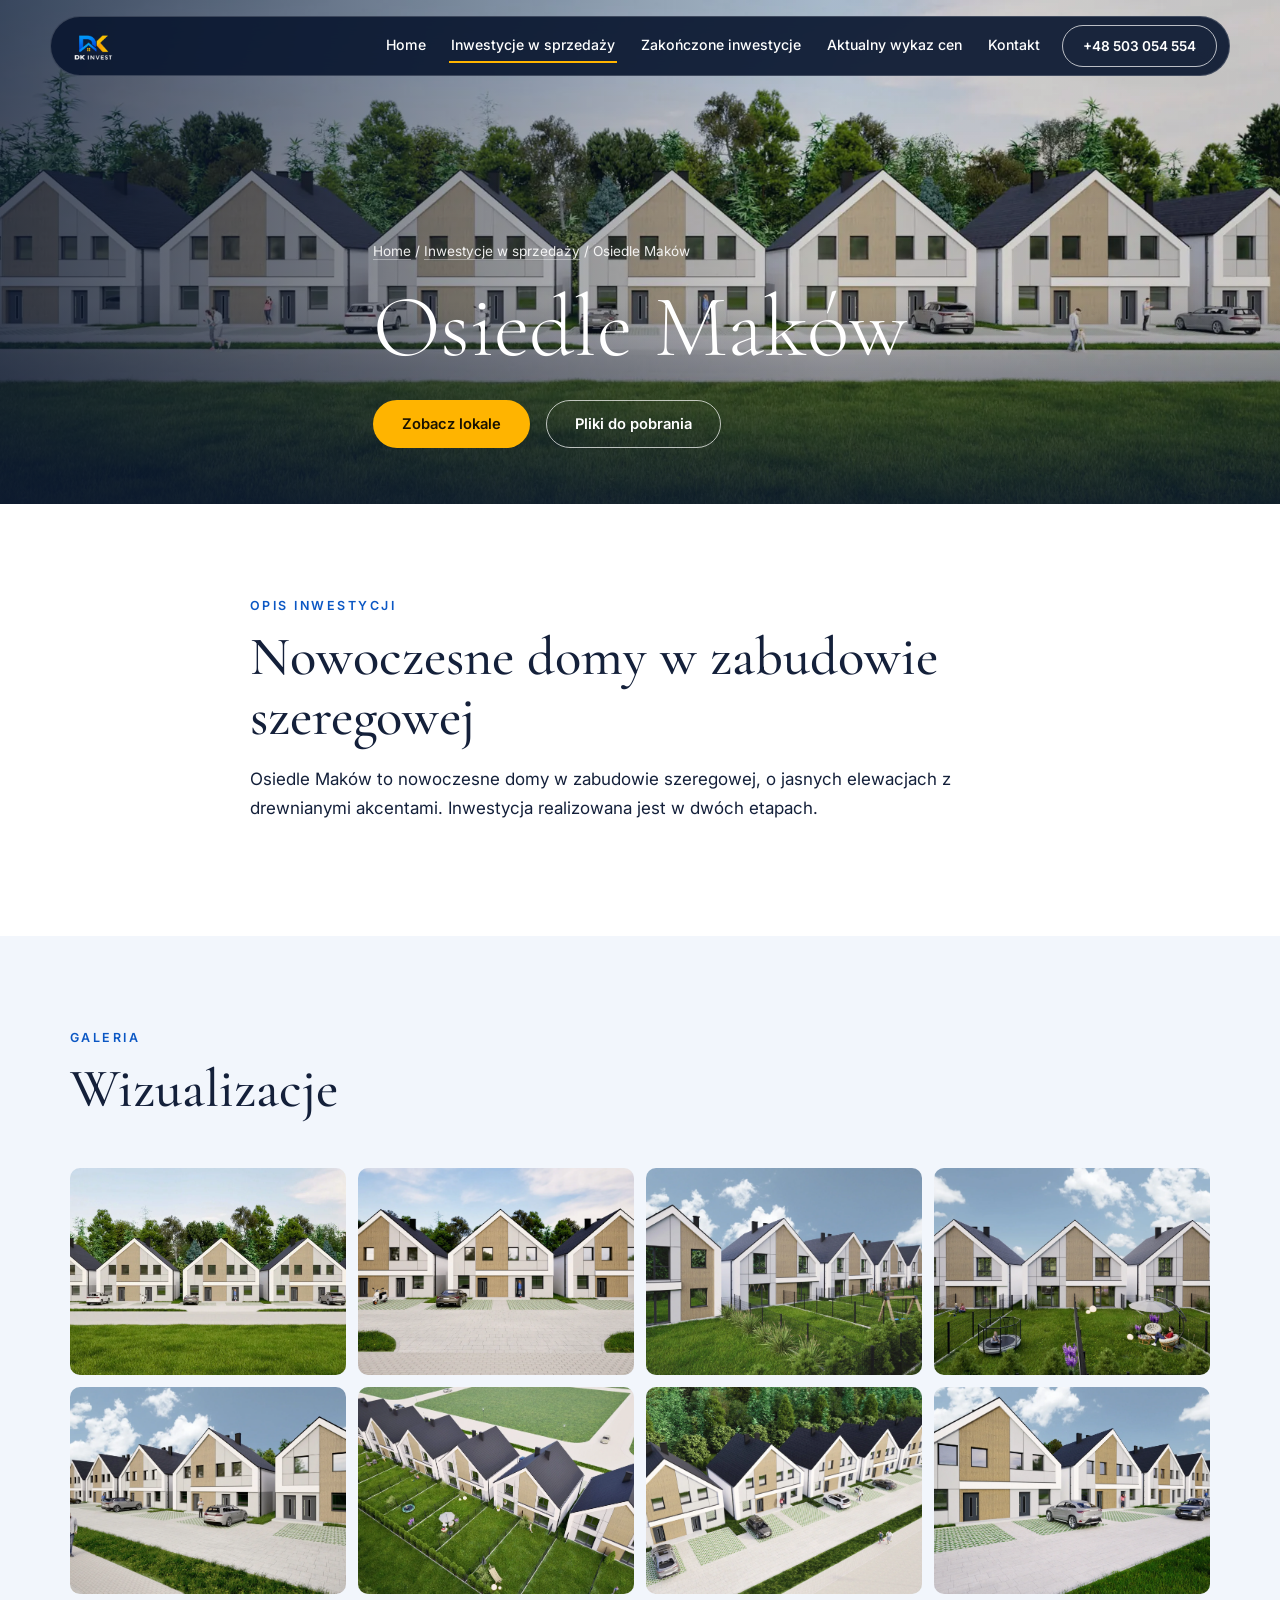
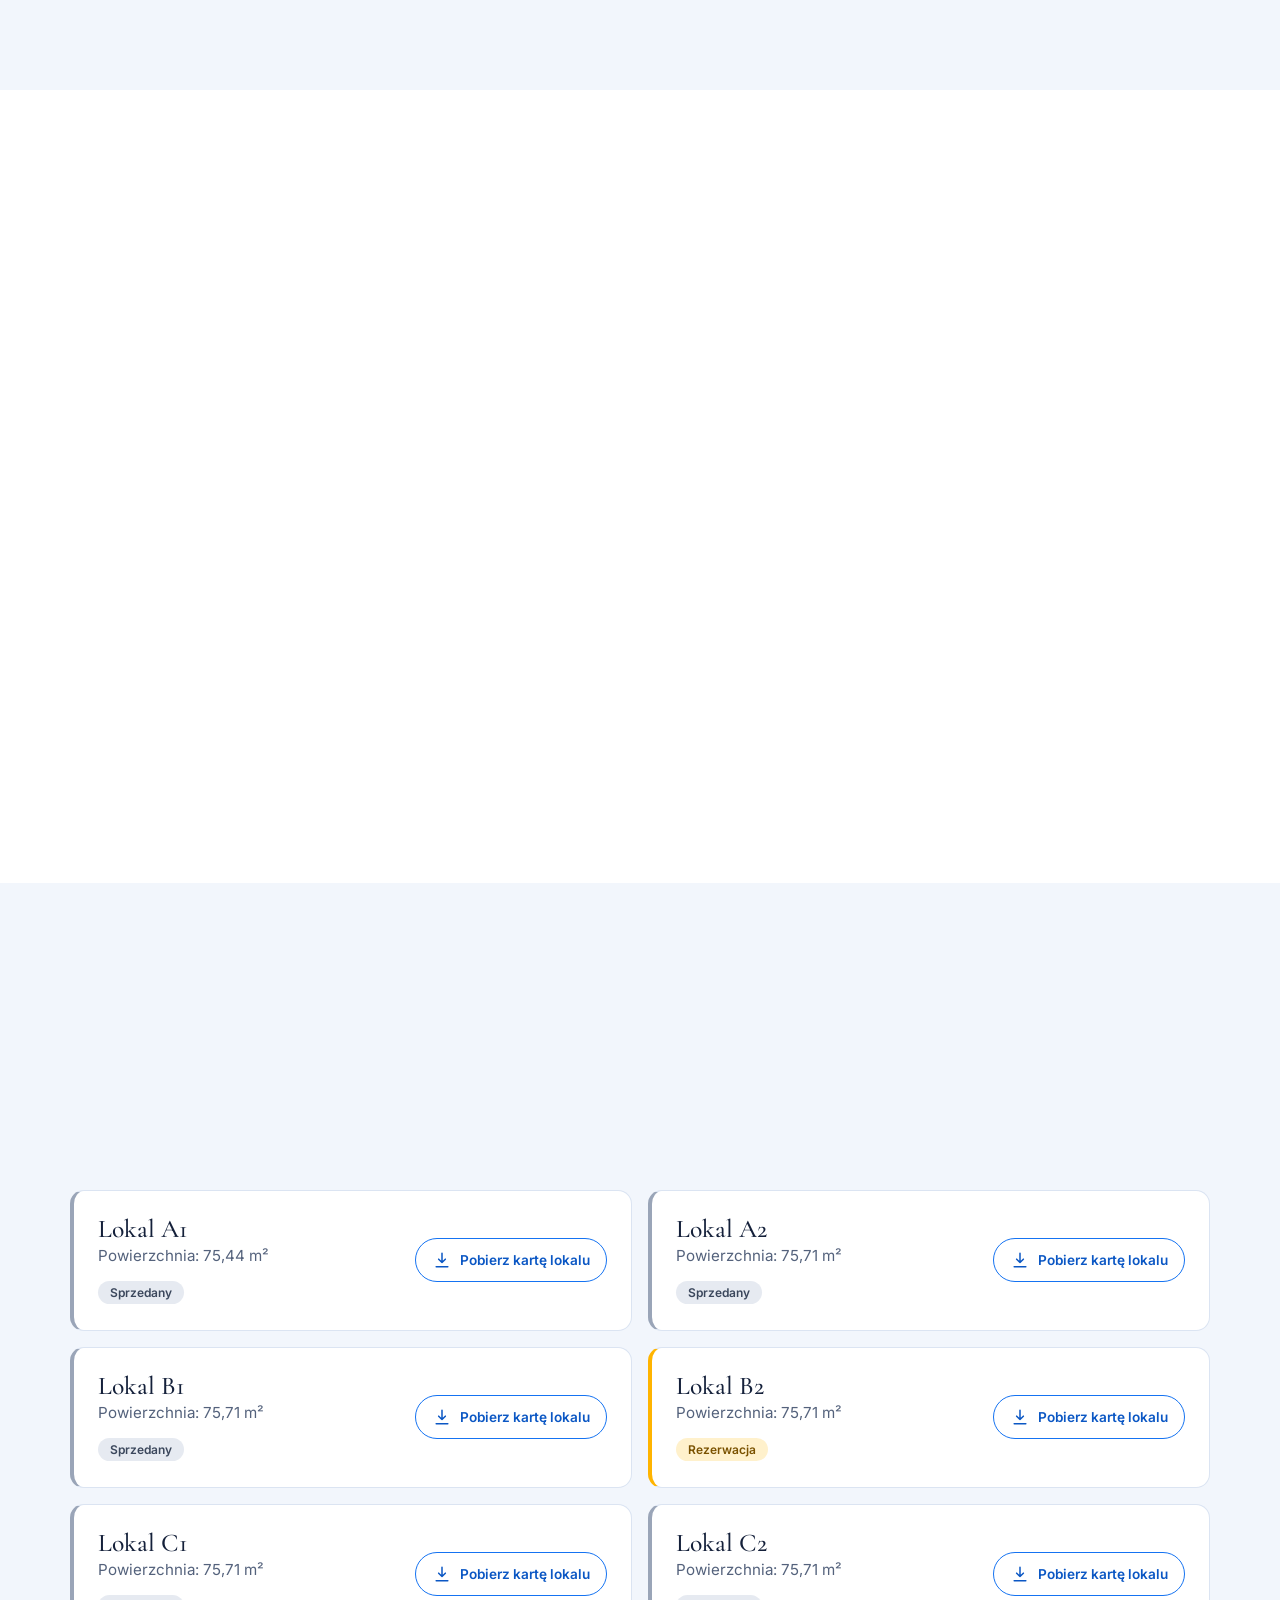
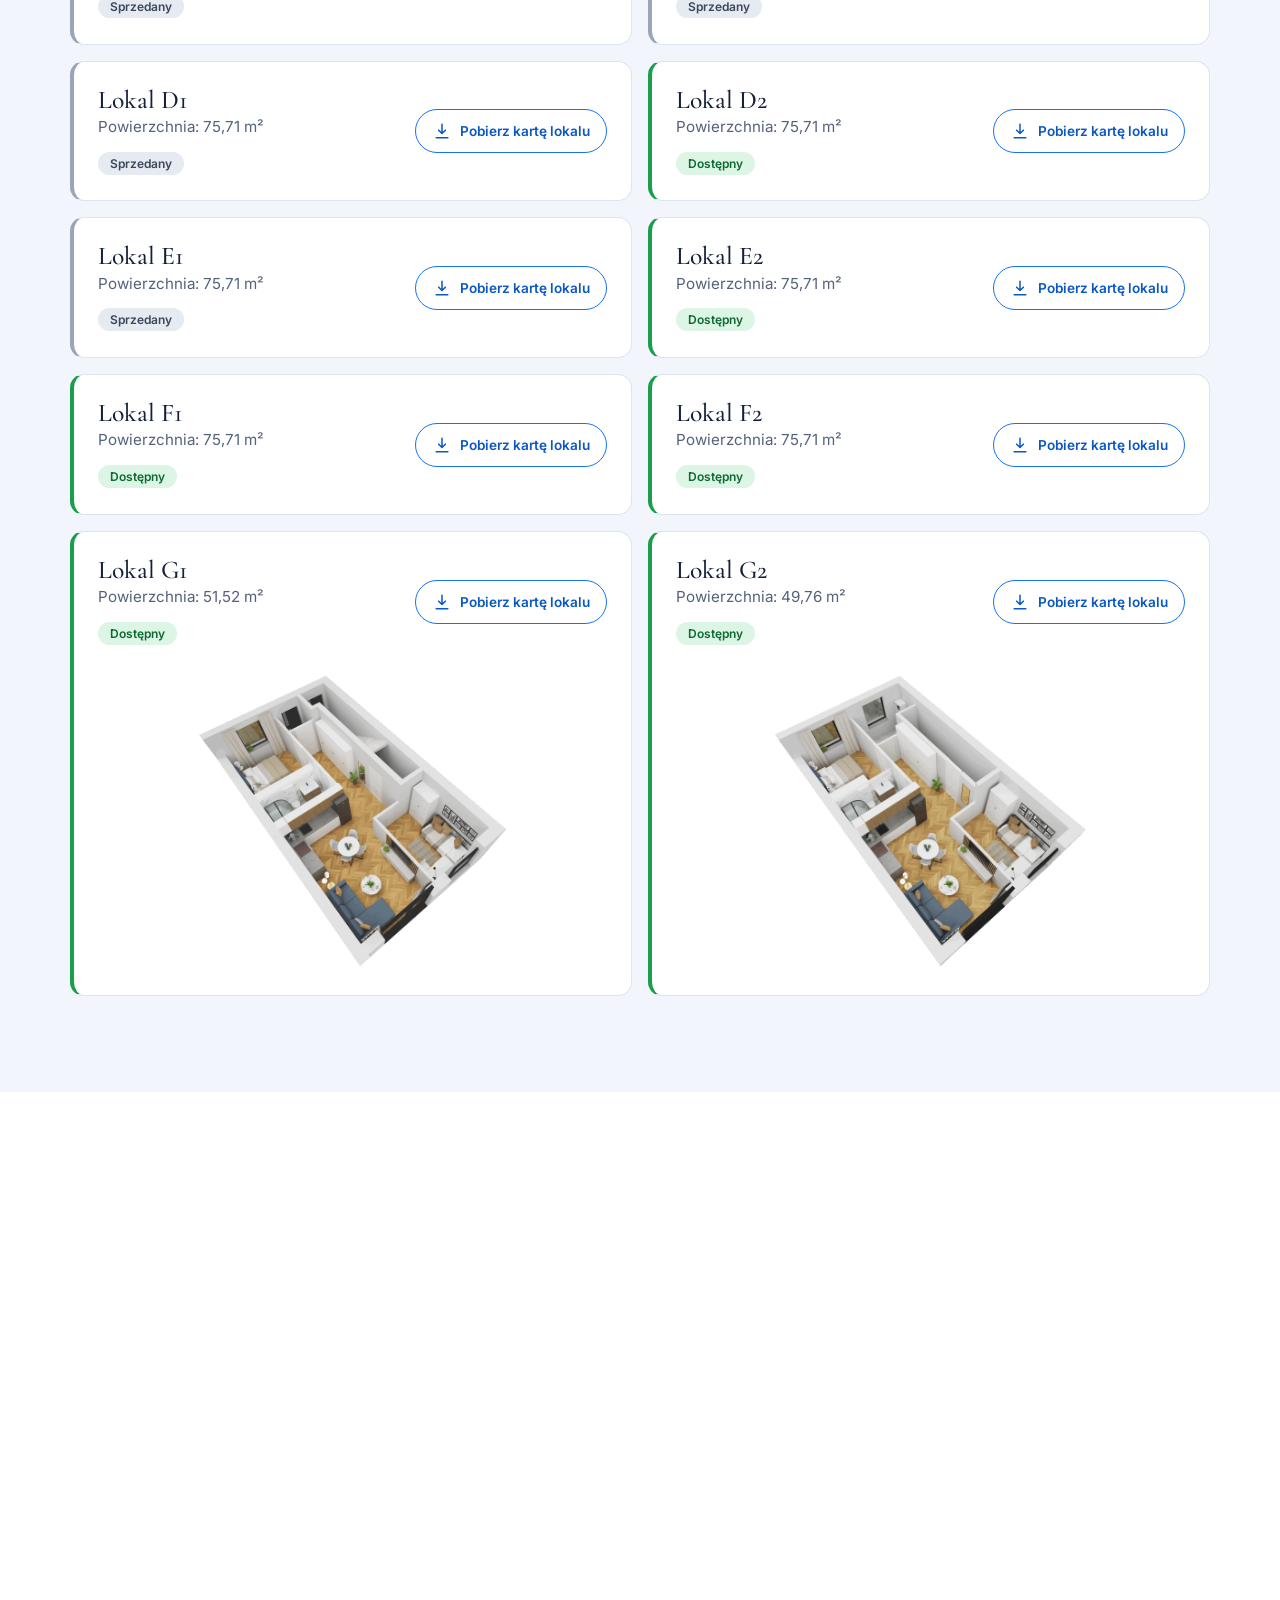
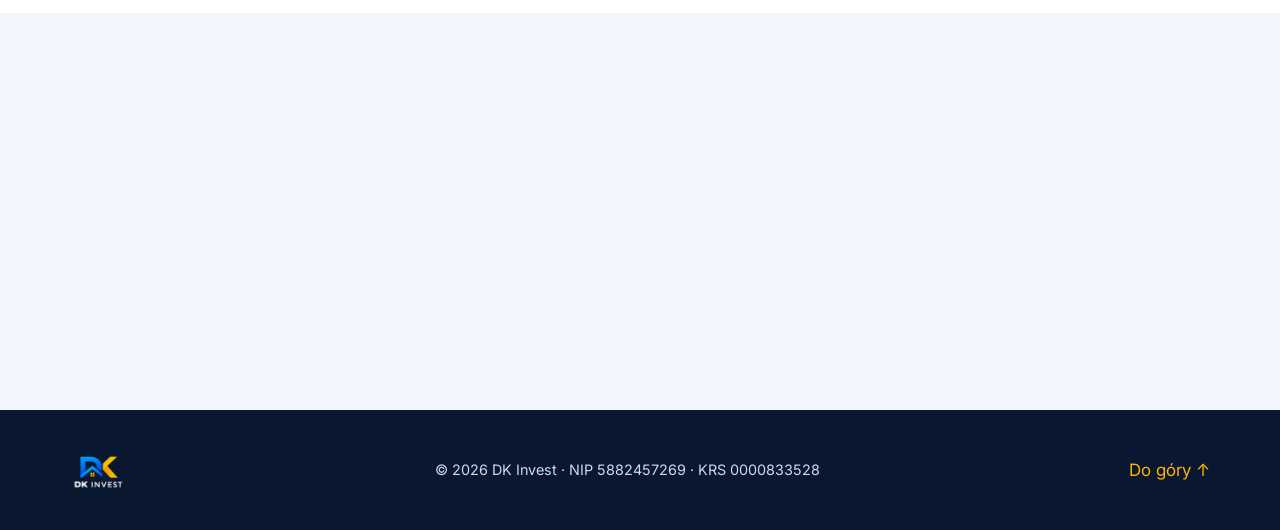
==== osiedle-makow.html @ 0a3744da "DK Invest - strona statyczna" ====
<!doctype html>
<html lang="pl">
<head>
<meta charset="utf-8">
<meta name="viewport" content="width=device-width, initial-scale=1">
<title>Osiedle Maków – DK Invest</title>
<meta name="description" content="Osiedle Maków – wizualizacje, rzuty, lista lokali z kartami do pobrania oraz prospekt. DK Invest.">
<link rel="icon" type="image/png" href="Logo/favicon.png">
<link rel="preconnect" href="https://fonts.googleapis.com">
<link rel="preconnect" href="https://fonts.gstatic.com" crossorigin>
<link href="https://fonts.googleapis.com/css2?family=Cormorant+Garamond:wght@300;400;500&family=Inter:wght@400;500;600&display=swap" rel="stylesheet">
<link rel="stylesheet" href="styles.css?v=20261023">
</head>
<body>
<a class="skip" href="#main">Przejdź do treści</a>
<header class="site-header solid" id="header" data-solid>
  <a class="brand" href="index.html" aria-label="DK Invest – strona główna"><img src="Logo/Logo.webp" alt="DK Invest"></a>
  <nav class="nav" id="nav" aria-label="Główna nawigacja">
    <a href="index.html">Home</a>
    <a href="index.html#inwestycje" aria-current="page">Inwestycje w sprzedaży</a>
    <a href="zakonczone-inwestycje.html">Zakończone inwestycje</a>
    <a href="aktualny-wykaz-cen.html">Aktualny wykaz cen</a>
    <a href="index.html#kontakt">Kontakt</a>
  </nav>
  <a class="btn btn-ghost header-cta" href="tel:+48503054554">+48 503 054 554</a>
  <button class="burger" id="burger" aria-label="Otwórz menu" aria-expanded="false" aria-controls="nav"><span></span><span></span></button>
</header>

<main id="main">
<section class="page-hero">
  <div class="page-hero-bg" style="background-image:url(images/Hero/hero-osiedle-makow.webp)"></div>
  <div class="hero-shade"></div>
  <div class="wrap page-hero-in">
    <p class="crumbs"><a href="index.html">Home</a> / <a href="index.html#inwestycje">Inwestycje w sprzedaży</a> / Osiedle Maków</p>
    <h1>Osiedle Maków</h1>
    <div class="hero-actions">
      <a class="btn btn-primary" href="#lokale">Zobacz lokale</a>
      <a class="btn btn-ghost" href="#pliki">Pliki do pobrania</a>
    </div>
  </div>
</section>

<section class="section">
  <div class="wrap narrow">
    <div class="reveal">
      <p class="eyebrow dark">Opis inwestycji</p>
      <h2>Nowoczesne domy w zabudowie szeregowej</h2>
      <p>Osiedle Maków to nowoczesne domy w zabudowie szeregowej, o jasnych elewacjach z drewnianymi akcentami. Inwestycja realizowana jest w dwóch etapach.</p>
    </div>
  </div>
</section>

<section class="section alt" id="galeria">
  <div class="wrap">
    <div class="section-head reveal"><p class="eyebrow dark">Galeria</p><h2>Wizualizacje</h2></div>
    <div class="gallery reveal">
      <a class="g-item" href="images/Makow/1-1-scaled.webp" data-full="images/Makow/1-1-scaled.webp"><img src="images/Makow/1-1-scaled.webp" alt="Osiedle Maków – wizualizacja 1" loading="lazy"></a>
      <a class="g-item" href="images/Makow/2-scaled.webp" data-full="images/Makow/2-scaled.webp"><img src="images/Makow/2-scaled.webp" alt="Osiedle Maków – wizualizacja 2" loading="lazy"></a>
      <a class="g-item" href="images/Makow/3-1-scaled.webp" data-full="images/Makow/3-1-scaled.webp"><img src="images/Makow/3-1-scaled.webp" alt="Osiedle Maków – wizualizacja 3" loading="lazy"></a>
      <a class="g-item" href="images/Makow/4-1-scaled.webp" data-full="images/Makow/4-1-scaled.webp"><img src="images/Makow/4-1-scaled.webp" alt="Osiedle Maków – wizualizacja 4" loading="lazy"></a>
      <a class="g-item" href="images/Makow/5-1-scaled.webp" data-full="images/Makow/5-1-scaled.webp"><img src="images/Makow/5-1-scaled.webp" alt="Osiedle Maków – wizualizacja 5" loading="lazy"></a>
      <a class="g-item" href="images/Makow/6.6-scaled.webp" data-full="images/Makow/6.6-scaled.webp"><img src="images/Makow/6.6-scaled.webp" alt="Osiedle Maków – wizualizacja 6" loading="lazy"></a>
      <a class="g-item" href="images/Makow/7-1-scaled.webp" data-full="images/Makow/7-1-scaled.webp"><img src="images/Makow/7-1-scaled.webp" alt="Osiedle Maków – wizualizacja 7" loading="lazy"></a>
      <a class="g-item" href="images/Makow/8b-scaled.webp" data-full="images/Makow/8b-scaled.webp"><img src="images/Makow/8b-scaled.webp" alt="Osiedle Maków – wizualizacja 8" loading="lazy"></a>
    </div>
  </div>
</section>

<section class="section" id="rzuty">
  <div class="wrap">
    <div class="section-head reveal"><p class="eyebrow dark">Rzuty</p><h2>Układ pomieszczeń</h2><p class="lead">Układ lokali 75,71 m²</p></div>
    <div class="plans plans-3d">
      <figure class="plan reveal"><a href="images/Makow/rzut-lokal-parter.webp" data-full="images/Makow/rzut-lokal-parter.webp"><img src="images/Makow/rzut-lokal-parter.webp" alt="Rzut – parter" loading="lazy"></a><figcaption>Parter</figcaption></figure>
      <figure class="plan reveal"><a href="images/Makow/rzut-lokal-pietro.webp" data-full="images/Makow/rzut-lokal-pietro.webp"><img src="images/Makow/rzut-lokal-pietro.webp" alt="Rzut – piętro" loading="lazy"></a><figcaption>Piętro</figcaption></figure>
    </div>
  </div>
</section>

<section class="section alt" id="lokale">
  <div class="wrap">
    <div class="section-head reveal"><p class="eyebrow dark">Dostępność</p><h2>Lokale</h2><p class="lead">Lista lokali wraz z powierzchnią i aktualną dostępnością. Dla każdego lokalu można pobrać kartę w formacie PDF.</p></div>
    <ul class="units">
      <li class="unit sold"><div><h3>Lokal A1</h3><p>Powierzchnia: 75,44 m²</p><span class="badge">Sprzedany</span></div><a class="dl" href="files/KARTA-LOKALU-A1.pdf" target="_blank" rel="noopener" aria-label="Pobierz kartę lokalu A1 (PDF)"><svg viewBox="0 0 24 24" aria-hidden="true"><path d="M12 4v11m0 0l-4-4m4 4l4-4M5 20h14"/></svg>Pobierz kartę lokalu</a></li>
      <li class="unit sold"><div><h3>Lokal A2</h3><p>Powierzchnia: 75,71 m²</p><span class="badge">Sprzedany</span></div><a class="dl" href="files/KARTA-LOKALU-A2.pdf" target="_blank" rel="noopener" aria-label="Pobierz kartę lokalu A2 (PDF)"><svg viewBox="0 0 24 24" aria-hidden="true"><path d="M12 4v11m0 0l-4-4m4 4l4-4M5 20h14"/></svg>Pobierz kartę lokalu</a></li>
      <li class="unit sold"><div><h3>Lokal B1</h3><p>Powierzchnia: 75,71 m²</p><span class="badge">Sprzedany</span></div><a class="dl" href="files/KARTA-LOKALU-B1.pdf" target="_blank" rel="noopener" aria-label="Pobierz kartę lokalu B1 (PDF)"><svg viewBox="0 0 24 24" aria-hidden="true"><path d="M12 4v11m0 0l-4-4m4 4l4-4M5 20h14"/></svg>Pobierz kartę lokalu</a></li>
      <li class="unit stage2"><div><h3>Lokal B2</h3><p>Powierzchnia: 75,71 m²</p><span class="badge">Rezerwacja</span></div><a class="dl" href="files/KARTA-LOKALU-B2.pdf" target="_blank" rel="noopener" aria-label="Pobierz kartę lokalu B2 (PDF)"><svg viewBox="0 0 24 24" aria-hidden="true"><path d="M12 4v11m0 0l-4-4m4 4l4-4M5 20h14"/></svg>Pobierz kartę lokalu</a></li>
      <li class="unit sold"><div><h3>Lokal C1</h3><p>Powierzchnia: 75,71 m²</p><span class="badge">Sprzedany</span></div><a class="dl" href="files/KARTA-LOKALU-C1.pdf" target="_blank" rel="noopener" aria-label="Pobierz kartę lokalu C1 (PDF)"><svg viewBox="0 0 24 24" aria-hidden="true"><path d="M12 4v11m0 0l-4-4m4 4l4-4M5 20h14"/></svg>Pobierz kartę lokalu</a></li>
      <li class="unit sold"><div><h3>Lokal C2</h3><p>Powierzchnia: 75,71 m²</p><span class="badge">Sprzedany</span></div><a class="dl" href="files/KARTA-LOKALU-C2.pdf" target="_blank" rel="noopener" aria-label="Pobierz kartę lokalu C2 (PDF)"><svg viewBox="0 0 24 24" aria-hidden="true"><path d="M12 4v11m0 0l-4-4m4 4l4-4M5 20h14"/></svg>Pobierz kartę lokalu</a></li>
      <li class="unit sold"><div><h3>Lokal D1</h3><p>Powierzchnia: 75,71 m²</p><span class="badge">Sprzedany</span></div><a class="dl" href="files/KARTA-LOKALU-D1.pdf" target="_blank" rel="noopener" aria-label="Pobierz kartę lokalu D1 (PDF)"><svg viewBox="0 0 24 24" aria-hidden="true"><path d="M12 4v11m0 0l-4-4m4 4l4-4M5 20h14"/></svg>Pobierz kartę lokalu</a></li>
      <li class="unit free"><div><h3>Lokal D2</h3><p>Powierzchnia: 75,71 m²</p><span class="badge">Dostępny</span></div><a class="dl" href="files/KARTA-LOKALU-D2.pdf" target="_blank" rel="noopener" aria-label="Pobierz kartę lokalu D2 (PDF)"><svg viewBox="0 0 24 24" aria-hidden="true"><path d="M12 4v11m0 0l-4-4m4 4l4-4M5 20h14"/></svg>Pobierz kartę lokalu</a></li>
      <li class="unit sold"><div><h3>Lokal E1</h3><p>Powierzchnia: 75,71 m²</p><span class="badge">Sprzedany</span></div><a class="dl" href="files/KARTA-LOKALU-E1.pdf" target="_blank" rel="noopener" aria-label="Pobierz kartę lokalu E1 (PDF)"><svg viewBox="0 0 24 24" aria-hidden="true"><path d="M12 4v11m0 0l-4-4m4 4l4-4M5 20h14"/></svg>Pobierz kartę lokalu</a></li>
      <li class="unit free"><div><h3>Lokal E2</h3><p>Powierzchnia: 75,71 m²</p><span class="badge">Dostępny</span></div><a class="dl" href="files/KARTA-LOKALU-E2.pdf" target="_blank" rel="noopener" aria-label="Pobierz kartę lokalu E2 (PDF)"><svg viewBox="0 0 24 24" aria-hidden="true"><path d="M12 4v11m0 0l-4-4m4 4l4-4M5 20h14"/></svg>Pobierz kartę lokalu</a></li>
      <li class="unit free"><div><h3>Lokal F1</h3><p>Powierzchnia: 75,71 m²</p><span class="badge">Dostępny</span></div><a class="dl" href="files/KARTA-LOKALU-F1.pdf" target="_blank" rel="noopener" aria-label="Pobierz kartę lokalu F1 (PDF)"><svg viewBox="0 0 24 24" aria-hidden="true"><path d="M12 4v11m0 0l-4-4m4 4l4-4M5 20h14"/></svg>Pobierz kartę lokalu</a></li>
      <li class="unit free"><div><h3>Lokal F2</h3><p>Powierzchnia: 75,71 m²</p><span class="badge">Dostępny</span></div><a class="dl" href="files/KARTA-LOKALU-F2.pdf" target="_blank" rel="noopener" aria-label="Pobierz kartę lokalu F2 (PDF)"><svg viewBox="0 0 24 24" aria-hidden="true"><path d="M12 4v11m0 0l-4-4m4 4l4-4M5 20h14"/></svg>Pobierz kartę lokalu</a></li>
      <li class="unit free"><div><h3>Lokal G1</h3><p>Powierzchnia: 51,52 m²</p><span class="badge">Dostępny</span></div><a class="dl" href="files/KARTA-LOKALU-G1.pdf" target="_blank" rel="noopener" aria-label="Pobierz kartę lokalu G1 (PDF)"><svg viewBox="0 0 24 24" aria-hidden="true"><path d="M12 4v11m0 0l-4-4m4 4l4-4M5 20h14"/></svg>Pobierz kartę lokalu</a><a class="unit-plan" href="images/Makow/rzut-lokal-g1.webp" data-full="images/Makow/rzut-lokal-g1.webp"><img src="images/Makow/rzut-lokal-g1.webp" alt="Rzut lokalu G1" loading="lazy"></a></li>
      <li class="unit free"><div><h3>Lokal G2</h3><p>Powierzchnia: 49,76 m²</p><span class="badge">Dostępny</span></div><a class="dl" href="files/KARTA-LOKALU-G2.pdf" target="_blank" rel="noopener" aria-label="Pobierz kartę lokalu G2 (PDF)"><svg viewBox="0 0 24 24" aria-hidden="true"><path d="M12 4v11m0 0l-4-4m4 4l4-4M5 20h14"/></svg>Pobierz kartę lokalu</a><a class="unit-plan" href="images/Makow/rzut-lokal-g2.webp" data-full="images/Makow/rzut-lokal-g2.webp"><img src="images/Makow/rzut-lokal-g2.webp" alt="Rzut lokalu G2" loading="lazy"></a></li>
    </ul>
  </div>
</section>

<section class="section" id="pliki">
  <div class="wrap narrow">
    <div class="reveal">
      <p class="eyebrow dark">Materiały</p>
      <h2>Pliki do pobrania</h2>
      <a class="file" href="files/prospekt-makow.docx" rel="noopener"><svg viewBox="0 0 24 24" aria-hidden="true"><path d="M6 3h9l4 4v14H6z"/><path d="M9 12h7M9 16h7"/></svg><span><strong>Prospekt</strong><small>Plik DOCX</small></span></a>
      <p class="disclaimer">* Przedstawione w niniejszej ofercie wszelkie informacje, wizualizacje oraz animacje mają charakter poglądowy i nie stanowią oferty zgodnie z art. 71 Kodeksu Cywilnego. Zagospodarowanie terenu oraz wygląd budynków mogą ulec zmianie w trakcie realizacji. Wszelkie prawa zastrzeżone. Prawa do używania, kopiowania i rozpowszechniania wszelkich danych i materiałów dostępnych na niniejszej stronie internetowej podlegają w szczególności przepisom ustawy z dnia 4 lutego 1994 r. o Prawie autorskim i prawach pokrewnych (Dz. U. 2006 Nr 90 poz. 631 z późn. zm.).</p>
    </div>
  </div>
</section>

<section class="section alt">
  <div class="wrap">
    <div class="cta-band reveal">
      <div><p class="eyebrow">Kontakt</p><h2>Zainteresowany ofertą?</h2><p>Zadzwoń lub napisz – odpowiemy na wszystkie pytania.</p></div>
      <a class="btn btn-primary" href="index.html#kontakt">Napisz do nas</a>
    </div>
  </div>
</section>
</main>

<footer class="footer">
  <div class="wrap foot">
    <img src="Logo/Logo.webp" alt="DK Invest">
    <p>© 2026 DK Invest · NIP 5882457269 · KRS 0000833528</p>
    <a href="#main">Do góry ↑</a>
  </div>
</footer>

<dialog class="lightbox" id="lightbox" aria-label="Powiększone zdjęcie">
  <button class="lb-close" id="lbClose" aria-label="Zamknij">×</button>
  <img id="lbImg" alt="">
</dialog>
<script src="script.js?v=20261024"></script>
</body>
</html>
---- styles.css ----
:root{
  --navy:#0a1730; --navy-2:#102347; --blue:#1573f2; --blue-d:#0b57c4; --amber:#ffb400; --amber-d:#e69a00;
  --ink:#14203a; --muted:#54627c; --bg:#fff; --alt:#f2f6fc; --line:#dbe4f2;
  --serif:'Cormorant Garamond',Georgia,serif; --sans:'Inter',system-ui,sans-serif;
  --s1:8px;--s2:16px;--s3:24px;--s4:32px;--s5:48px;--s6:96px; --r:14px;
}
*{box-sizing:border-box}
html{scroll-behavior:smooth;scroll-padding-top:90px}
body{margin:0;font:400 17px/1.7 var(--sans);color:var(--ink);background:var(--bg);-webkit-font-smoothing:antialiased}
img,video{max-width:100%;display:block}
a{color:inherit}
.skip{position:absolute;left:-999px;background:var(--amber);color:#000;padding:8px 16px;z-index:100}
.skip:focus{left:8px;top:8px}
:focus-visible{outline:3px solid var(--amber);outline-offset:3px}
.wrap{max-width:1180px;margin:0 auto;padding:0 20px}
h1,h2,h3{font-family:var(--serif);font-weight:500;line-height:1.1;margin:0 0 var(--s2)}
h2{font-size:clamp(2.2rem,4.5vw,3.4rem)}
h3{font-size:1.7rem}
.eyebrow{font:600 .78rem/1 var(--sans);letter-spacing:.2em;text-transform:uppercase;color:var(--amber);margin:0 0 var(--s2)}
.eyebrow.dark{color:var(--blue-d)}
.lead{color:var(--muted);max-width:60ch}

/* buttons */
.btn{display:inline-flex;align-items:center;justify-content:center;min-height:48px;padding:0 28px;border-radius:999px;font:600 .92rem var(--sans);text-decoration:none;border:1.5px solid transparent;cursor:pointer;transition:background .25s,color .25s,border-color .25s,transform .25s}
.btn:active{transform:scale(.98)}
.btn-primary{background:var(--amber);color:#1a1200}
.btn-primary:hover{background:var(--amber-d)}
.btn-ghost{border-color:rgba(255,255,255,.7);color:#fff}
.btn-ghost:hover{background:#fff;color:var(--navy)}
.btn-dark{background:var(--navy);color:#fff}
.btn-dark:hover{background:var(--blue)}

/* header: floating pill, Allys-style */
.site-header{position:fixed;z-index:50;top:16px;left:50%;transform:translateX(-50%);width:min(1180px,calc(100% - 32px));display:flex;align-items:center;gap:clamp(10px,1.6vw,var(--s3));padding:8px 12px 8px 20px;border-radius:999px;background:rgba(10,23,48,.45);backdrop-filter:blur(14px);-webkit-backdrop-filter:blur(14px);border:1px solid rgba(255,255,255,.18);transition:background .3s}
.site-header.solid{background:rgba(10,23,48,.92)}
.brand{flex:0 0 auto;display:block}
.brand img{height:44px;width:auto;max-width:none;flex-shrink:0;margin:-4px 0;display:block}
.nav{display:flex;align-items:center;gap:clamp(10px,1.7vw,var(--s3));margin-left:auto}
.nav a{color:#fff;text-decoration:none;font:500 clamp(.78rem,1.25vw,.88rem) var(--sans);padding:8px 2px;line-height:1.15;text-align:center;border-bottom:2px solid transparent}
.nav a:hover,.nav a[aria-current]{border-color:var(--amber)}
.header-cta{min-height:42px;padding:0 20px;font-size:.85rem}
.burger{display:none;width:44px;height:44px;border:0;background:transparent;cursor:pointer;margin-left:auto;position:relative}
.burger span{position:absolute;left:11px;right:11px;height:2px;background:#fff;transition:transform .3s}
.burger span:first-child{top:18px}.burger span:last-child{top:26px}
.burger[aria-expanded=true] span:first-child{transform:translateY(4px) rotate(45deg)}
.burger[aria-expanded=true] span:last-child{transform:translateY(-4px) rotate(-45deg)}

/* hero: Range-style full-bleed */
.hero{position:relative;min-height:100vh;min-height:100dvh;display:flex;flex-direction:column;justify-content:center;color:#fff;overflow:hidden}
.hero-slides{position:absolute;inset:0;z-index:0}
.hero-shade{z-index:1}
.hero-content,.hero-bar{z-index:3}
.slide{position:absolute;inset:0;background-size:cover;background-position:center;opacity:0;transform:scale(1);transition:opacity 1.4s ease}
.slide.active{opacity:1;z-index:1;animation:zoom 7.4s ease-out forwards}
.slide.leaving{opacity:0;z-index:0;transform:scale(1.08)}
@keyframes zoom{from{transform:scale(1)}to{transform:scale(1.08)}}
.hero-progress{position:absolute;z-index:2;left:50%;bottom:104px;transform:translateX(-50%);display:flex;gap:8px;width:min(360px,60%)}
.hero-progress i{flex:1;height:3px;background:rgba(255,255,255,.3);overflow:hidden;position:relative}
.hero-progress i::after{content:"";position:absolute;inset:0;background:var(--amber);transform:scaleX(0);transform-origin:left}
.hero-progress i.done::after{transform:scaleX(1)}
.hero-progress i.on::after{animation:fill 6s linear forwards}
@keyframes fill{to{transform:scaleX(1)}}
.hero-shade{position:absolute;inset:0;background:linear-gradient(90deg,rgba(10,23,48,.75),rgba(10,23,48,.15) 65%),linear-gradient(0deg,rgba(10,23,48,.8),transparent 40%)}
.hero-content{position:relative;max-width:1180px;width:100%;margin:0 auto;padding:120px 20px 160px}
.hero h1{font-weight:400;text-shadow:0 1px 3px rgba(10,23,48,.6),0 2px 14px rgba(10,23,48,.55),0 0 32px rgba(10,23,48,.35);font-size:clamp(2.6rem,6.2vw,5.2rem);max-width:22ch;margin-bottom:var(--s4)}
.hero h1 em{display:block;font-style:italic;color:var(--amber)}
.hero-actions{display:flex;gap:var(--s2);flex-wrap:wrap}
.hero-bar{position:absolute;left:0;right:0;bottom:0;display:grid;grid-template-columns:repeat(4,1fr);background:rgba(10,23,48,.6);backdrop-filter:blur(12px);-webkit-backdrop-filter:blur(12px);border-top:1px solid rgba(255,255,255,.18)}
.hero-bar a{padding:20px 24px;text-decoration:none;border-right:1px solid rgba(255,255,255,.12);display:flex;flex-direction:column;transition:background .25s;min-width:0}
.hero-bar a:hover{background:rgba(255,255,255,.08)}
.hero-bar span{font-size:.72rem;letter-spacing:.16em;text-transform:uppercase;color:var(--amber)}
.hero-bar strong{font:500 1rem var(--sans);overflow:hidden;text-overflow:ellipsis;white-space:nowrap}

/* sections */
.section{padding:var(--s6) 0}
.section.alt{background:var(--alt)}
.section-head{margin-bottom:var(--s5)}
.section-head.center{text-align:center}.section-head.center .lead{margin:0 auto}
.section-head.row{display:flex;justify-content:space-between;align-items:flex-end;gap:var(--s3);flex-wrap:wrap}
.split{display:grid;grid-template-columns:1fr 1fr;gap:var(--s5);align-items:center}
.media{margin:0;overflow:hidden;border-radius:var(--r);box-shadow:0 24px 60px -24px rgba(10,23,48,.4)}
.media img{width:100%;aspect-ratio:4/3;object-fit:cover;transition:transform .8s}
.media:hover img{transform:scale(1.04)}

.video-frame{border-radius:var(--r);overflow:hidden;background:var(--navy);box-shadow:0 30px 70px -30px rgba(10,23,48,.6);aspect-ratio:16/9}
.section-head .checks{margin:var(--s1) 0 0;font-size:1rem;color:var(--muted)}
.section-head+.video-frame{margin-bottom:var(--s4)}
.video-frame video{width:100%;height:100%;object-fit:cover;background:var(--navy)}

.card{display:grid;grid-template-columns:1.3fr 1fr;border-radius:var(--r);overflow:hidden;background:#fff;border:1px solid var(--line);box-shadow:0 20px 50px -30px rgba(10,23,48,.35)}
.card-img{overflow:hidden}
.card-img img{width:100%;height:100%;min-height:340px;object-fit:cover;transition:transform .8s}
.card:hover .card-img img{transform:scale(1.04)}
.card-body{padding:var(--s5);display:flex;flex-direction:column;justify-content:center;align-items:flex-start}
.tag{background:var(--blue);color:#fff;font:600 .72rem var(--sans);letter-spacing:.1em;text-transform:uppercase;padding:6px 14px;border-radius:999px;margin-bottom:var(--s2)}
.link{font-weight:600;text-decoration:none;color:var(--blue-d);border-bottom:2px solid var(--amber);padding-bottom:2px}

.banner{position:relative;border-radius:var(--r);overflow:hidden;min-height:300px;display:grid}
.banner img{position:absolute;inset:0;width:100%;height:100%;object-fit:cover;object-position:center 58%;transition:transform .8s}
.banner-wide{aspect-ratio:2.85/1;min-height:0}
.banner:hover img{transform:scale(1.04)}
.banner .btn{position:relative;z-index:1;align-self:end;justify-self:start;margin:var(--s4)}

.grid4{display:grid;grid-template-columns:repeat(4,1fr);gap:var(--s3)}
.grid2{display:grid;grid-template-columns:repeat(2,1fr);gap:var(--s3)}
.feature{padding:var(--s4);border-radius:var(--r);border:1px solid var(--line);background:#fff;transition:transform .3s,border-color .3s}
.feature:hover{transform:translateY(-4px);border-color:var(--blue)}
.feature svg,.info svg{width:36px;height:36px;fill:none;stroke:var(--blue);stroke-width:1.6;stroke-linecap:round;stroke-linejoin:round;flex:none}
.feature h3{font-size:1.5rem;margin:var(--s2) 0 8px}
.feature p{margin:0;color:var(--muted);font-size:.95rem}
.quote{margin:0;padding:var(--s4);background:#fff;border-radius:var(--r);border-left:4px solid var(--amber)}
.quote p{margin:0 0 var(--s2)}
.quote footer{font-weight:600;color:var(--blue-d);text-transform:uppercase;letter-spacing:.1em;font-size:.82rem}

.cta-band{display:flex;justify-content:space-between;align-items:center;gap:var(--s4);flex-wrap:wrap;padding:var(--s5);border-radius:var(--r);color:#fff;background:linear-gradient(120deg,var(--navy),var(--navy-2) 55%,var(--blue-d))}
.cta-band h2{margin-bottom:8px}.cta-band p{margin:0;opacity:.85}

.contact-grid{align-items:start;grid-template-columns:1fr 1.6fr}
.info{background:var(--alt);padding:var(--s5);border-radius:var(--r)}
.info h2{font-size:2rem}
.info ul{list-style:none;padding:0;margin:var(--s4) 0 0;display:grid;gap:var(--s3)}
.info li{display:flex;gap:var(--s2);align-items:flex-start}
.info a{text-decoration:none;word-break:break-word}.info a:hover{color:var(--blue)}
.form h2{font-size:2rem}
.fields{display:grid;grid-template-columns:1fr 1fr;gap:var(--s2);margin:var(--s3) 0}
.fields label{display:grid;gap:6px;font:500 .85rem var(--sans);color:var(--muted)}
.fields .full{grid-column:1/-1}
input,textarea{font:400 1rem var(--sans);color:var(--ink);padding:12px 14px;border:1px solid #b9c6dc;border-radius:10px;background:#fff;min-height:48px;width:100%}
input:focus,textarea:focus{border-color:var(--blue);outline:2px solid rgba(21,115,242,.25)}
input[aria-invalid=true],textarea[aria-invalid=true]{border-color:#c62828}
.check{display:flex;gap:10px;align-items:flex-start;font-size:.9rem;margin-bottom:var(--s3)}
.check input{width:20px;min-height:20px;margin-top:4px}
.status{margin:var(--s2) 0 0;font-weight:500}
.status.err{color:#c62828}.status.ok{color:#1b7f3b}

.footer{background:var(--navy);color:#cfd9ee;padding:var(--s4) 0}
.foot{display:flex;align-items:center;justify-content:space-between;gap:var(--s3);flex-wrap:wrap}
.foot img{height:56px}.foot p{margin:0;font-size:.9rem}.foot a{text-decoration:none;color:var(--amber)}

.reveal{opacity:0;transform:translateY(24px);transition:opacity .7s ease,transform .7s ease}
.reveal.in{opacity:1;transform:none}

@media (max-width:980px){
  .grid4{grid-template-columns:repeat(2,1fr)}
  .hero-bar{grid-template-columns:repeat(2,1fr)}
  .hero-bar a:nth-child(n+3){display:none}
}
@media (max-width:1020px){.header-cta{display:none}}
.mnav{display:none}
@media (max-width:480px){
  .site-header{width:calc(100% - 16px);padding:6px 6px 6px 12px;gap:6px;top:10px}
  .brand img{height:34px;margin:-2px 0}
  .burger{display:block;margin-left:0;flex:0 0 auto}
  .nav{gap:clamp(8px,3vw,14px);justify-content:flex-end;margin-left:auto;padding-left:14px}
  .nav a:nth-child(n+4){display:none}
  .nav a{font-size:clamp(.72rem,3.4vw,.85rem);padding:6px 1px}
  .mnav{position:absolute;top:calc(100% + 8px);left:0;right:0;flex-direction:column;background:rgba(10,23,48,.96);border-radius:20px;padding:6px 20px}
  .mnav.open{display:flex}
  .mnav a{color:#fff;text-decoration:none;font:500 .95rem var(--sans);padding:14px 0;border-bottom:1px solid rgba(255,255,255,.1)}
  .mnav a:last-child{border-bottom:0}
  .mnav a[aria-current]{color:var(--amber)}
}
@media (max-width:760px){
  .section{padding:64px 0}
  .split,.card,.contact-grid,.grid2{grid-template-columns:1fr}
  .fields{grid-template-columns:1fr}
  .card-body,.cta-band,.info{padding:var(--s3)}
  .hero-content{padding-bottom:140px}
  .hero-bar strong{font-size:.9rem}.hero-bar a{padding:14px 16px}
}
@media (max-width:480px){.grid4{grid-template-columns:1fr}}
@media (prefers-reduced-motion:reduce){
  *{animation:none!important;transition:none!important;scroll-behavior:auto!important}
  .reveal{opacity:1;transform:none}
}

/* subpage: Osiedle Maków */
.page-hero{position:relative;min-height:56vh;display:flex;align-items:flex-end;color:#fff;overflow:hidden}
.page-hero-bg{position:absolute;inset:0;background-size:cover;background-position:center}
.page-hero .hero-shade{z-index:1}
.page-hero-in{position:relative;z-index:2;padding-top:140px;padding-bottom:56px}
.page-hero h1{font-weight:300;font-size:clamp(2.8rem,7vw,5.5rem);margin-bottom:var(--s3)}
.crumbs{font-size:.85rem;margin:0 0 var(--s2);opacity:.9}
.crumbs a{text-decoration:none;border-bottom:1px solid rgba(255,255,255,.4)}
.narrow{max-width:820px}
.gallery{display:grid;grid-template-columns:repeat(4,1fr);gap:12px}
.g-item{display:block;overflow:hidden;border-radius:10px;aspect-ratio:4/3;cursor:zoom-in}
.g-item img{width:100%;height:100%;object-fit:cover;transition:transform .8s}
.g-item:hover img{transform:scale(1.06)}
.plans{display:grid;grid-template-columns:1fr 1fr;gap:var(--s3)}
.plan{margin:0;background:#fff;border:1px solid var(--line);border-radius:var(--r);padding:var(--s2)}
.plan a{display:block;cursor:zoom-in}
.plan img{width:100%;height:auto}
.plans-3d .plan img{aspect-ratio:3/2;object-fit:cover}
.plan figcaption{text-align:center;font:500 1.4rem var(--serif);padding-top:var(--s1)}
.units{list-style:none;margin:0;padding:0;display:grid;grid-template-columns:repeat(2,1fr);gap:var(--s2)}
.unit{display:flex;justify-content:space-between;align-items:center;gap:var(--s2);flex-wrap:wrap;padding:var(--s3);background:#fff;border:1px solid var(--line);border-left:4px solid var(--blue);border-radius:var(--r)}
.unit h3{font-size:1.6rem;margin:0}
.unit-plan{flex:0 0 100%;display:block;margin-top:var(--s1);cursor:zoom-in;text-align:center}
.unit-plan img{width:auto;max-width:100%;max-height:300px;margin:0 auto}
.unit h3 .unit-note{font:600 .8rem var(--sans);color:var(--blue);margin-left:10px;white-space:nowrap}
.unit p{margin:0 0 8px;color:var(--muted);font-size:.95rem}
.unit.sold{border-left-color:#9aa5b8}
.unit.free{border-left-color:#1b9e4b}
.unit.stage2{border-left-color:var(--amber)}
.badge{display:inline-block;font:600 .75rem var(--sans);padding:4px 12px;border-radius:999px;background:var(--alt);color:var(--ink)}
.sold .badge{background:#e6eaf1;color:#3b475c}.free .badge{background:#dcf5e5;color:#0f6a31}.stage2 .badge{background:#fff1cc;color:#7a5200}
.dl{display:inline-flex;align-items:center;gap:8px;min-height:44px;padding:0 16px;border-radius:999px;border:1.5px solid var(--blue);color:var(--blue-d);font:600 .85rem var(--sans);text-decoration:none;transition:background .25s,color .25s}
.dl:hover{background:var(--blue);color:#fff}
.dl svg,.file svg{width:20px;height:20px;fill:none;stroke:currentColor;stroke-width:1.8;stroke-linecap:round;stroke-linejoin:round;flex:none}
.file{display:inline-flex;align-items:center;gap:var(--s2);padding:var(--s2) var(--s3);border:1px solid var(--line);border-radius:var(--r);text-decoration:none;background:var(--alt);transition:border-color .25s}
.file:hover{border-color:var(--blue)}
.file svg{width:32px;height:32px;stroke:var(--blue)}
.file span{display:grid;line-height:1.3}.file small{color:var(--muted)}
.disclaimer{margin-top:var(--s4);font-size:.82rem;color:var(--muted);line-height:1.6}
.lightbox{border:0;padding:0;background:transparent;max-width:96vw;max-height:96vh;overflow:visible}
.lightbox::backdrop{background:rgba(10,23,48,.9)}
.lightbox img{max-width:96vw;max-height:90vh;border-radius:8px;background:#fff}
.lb-close{position:absolute;top:-8px;right:-8px;width:44px;height:44px;border-radius:50%;border:0;background:var(--amber);color:#1a1200;font-size:1.6rem;line-height:1;cursor:pointer}
.lb-nav{position:absolute;top:50%;transform:translateY(-50%);width:48px;height:48px;border-radius:50%;border:0;background:rgba(10,23,48,.6);color:#fff;font-size:2rem;line-height:1;cursor:pointer;display:flex;align-items:center;justify-content:center;padding:0 0 4px}
.lb-nav:hover{background:var(--amber);color:#1a1200}
.lb-prev{left:12px}.lb-next{right:12px}
.lb-nav[hidden],.lb-count[hidden]{display:none}
.lb-count{position:absolute;left:50%;bottom:12px;transform:translateX(-50%);background:rgba(10,23,48,.6);color:#fff;font:500 .8rem var(--sans);padding:4px 12px;border-radius:999px}
@media (max-width:980px){.gallery{grid-template-columns:repeat(2,1fr)}}
@media (max-width:760px){.plans,.units{grid-template-columns:1fr}.page-hero{min-height:48vh}}

/* subpage: Zakończone inwestycje */
.page-hero.plain{min-height:0;background:linear-gradient(120deg,var(--navy),var(--navy-2) 60%,var(--blue-d))}
.page-hero.plain .page-hero-in{padding-top:150px;padding-bottom:64px}
.hero-lead{max-width:56ch;margin:0 0 var(--s3);font-size:1.15rem;opacity:.95}
.done-grid{display:grid;grid-template-columns:repeat(2,1fr);gap:var(--s3)}
.done-card{border-radius:var(--r);overflow:hidden;background:#fff;border:1px solid var(--line);box-shadow:0 20px 50px -30px rgba(10,23,48,.35)}
.done-card .card-img img{aspect-ratio:16/10;min-height:0;height:auto}
.done-card:hover .card-img img{transform:scale(1.04)}
.done-body{padding:var(--s4);display:flex;flex-direction:column;align-items:flex-start;gap:var(--s1)}
.done-body h3{margin:var(--s1) 0 var(--s1)}
.done-tag{background:var(--navy)}
@media (max-width:760px){.done-grid{grid-template-columns:1fr}.done-body{padding:var(--s3)}}

/* subpages: completed investments */
.prose h3{margin:var(--s4) 0 var(--s1);font-size:1.8rem}
.prose p{margin:0 0 var(--s2)}
.checks{list-style:none;margin:0 0 var(--s3);padding:0;display:grid;gap:10px}
.checks li{position:relative;padding-left:32px}
.checks li::before{content:"";position:absolute;left:0;top:.45em;width:16px;height:16px;border-radius:50%;background:var(--amber)}
.checks li::after{content:"";position:absolute;left:5px;top:calc(.45em + 3px);width:4px;height:7px;border:solid #1a1200;border-width:0 2px 2px 0;transform:rotate(45deg)}
.cta-actions{display:flex;gap:var(--s2);flex-wrap:wrap}
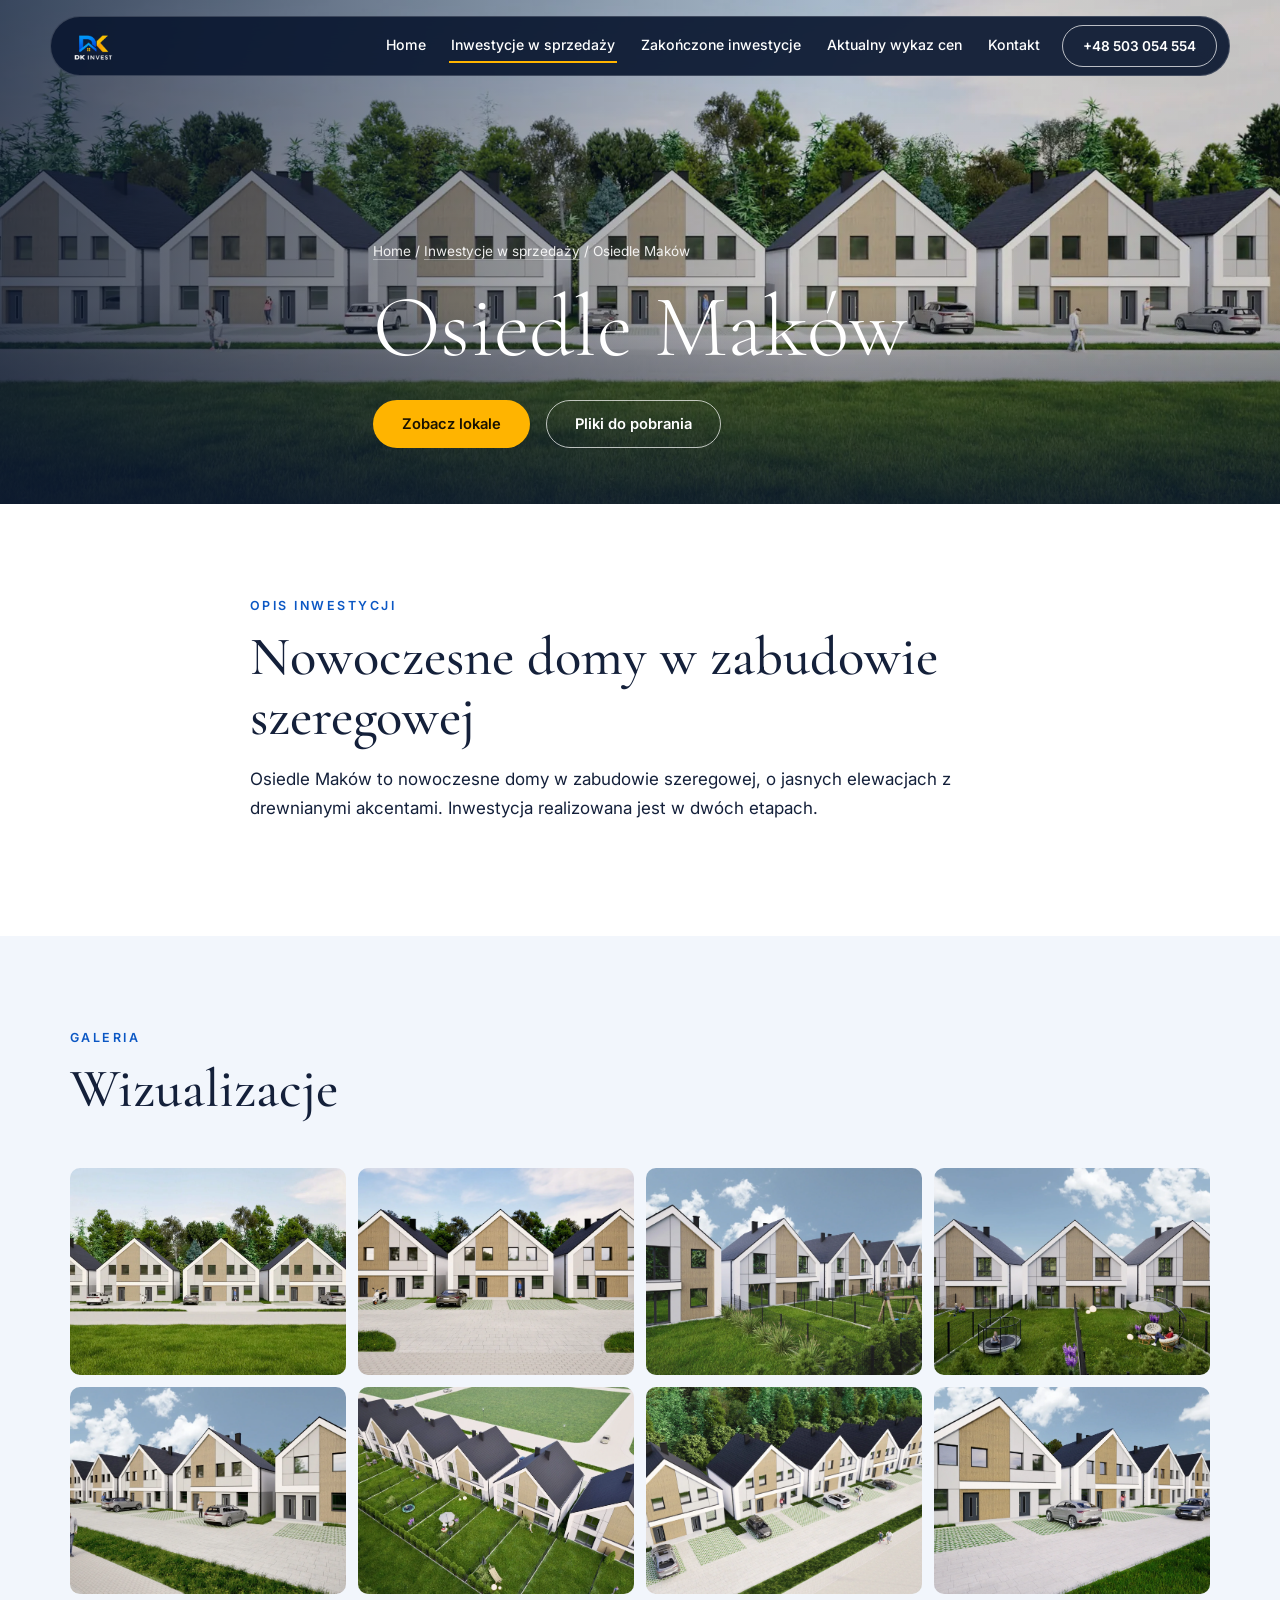
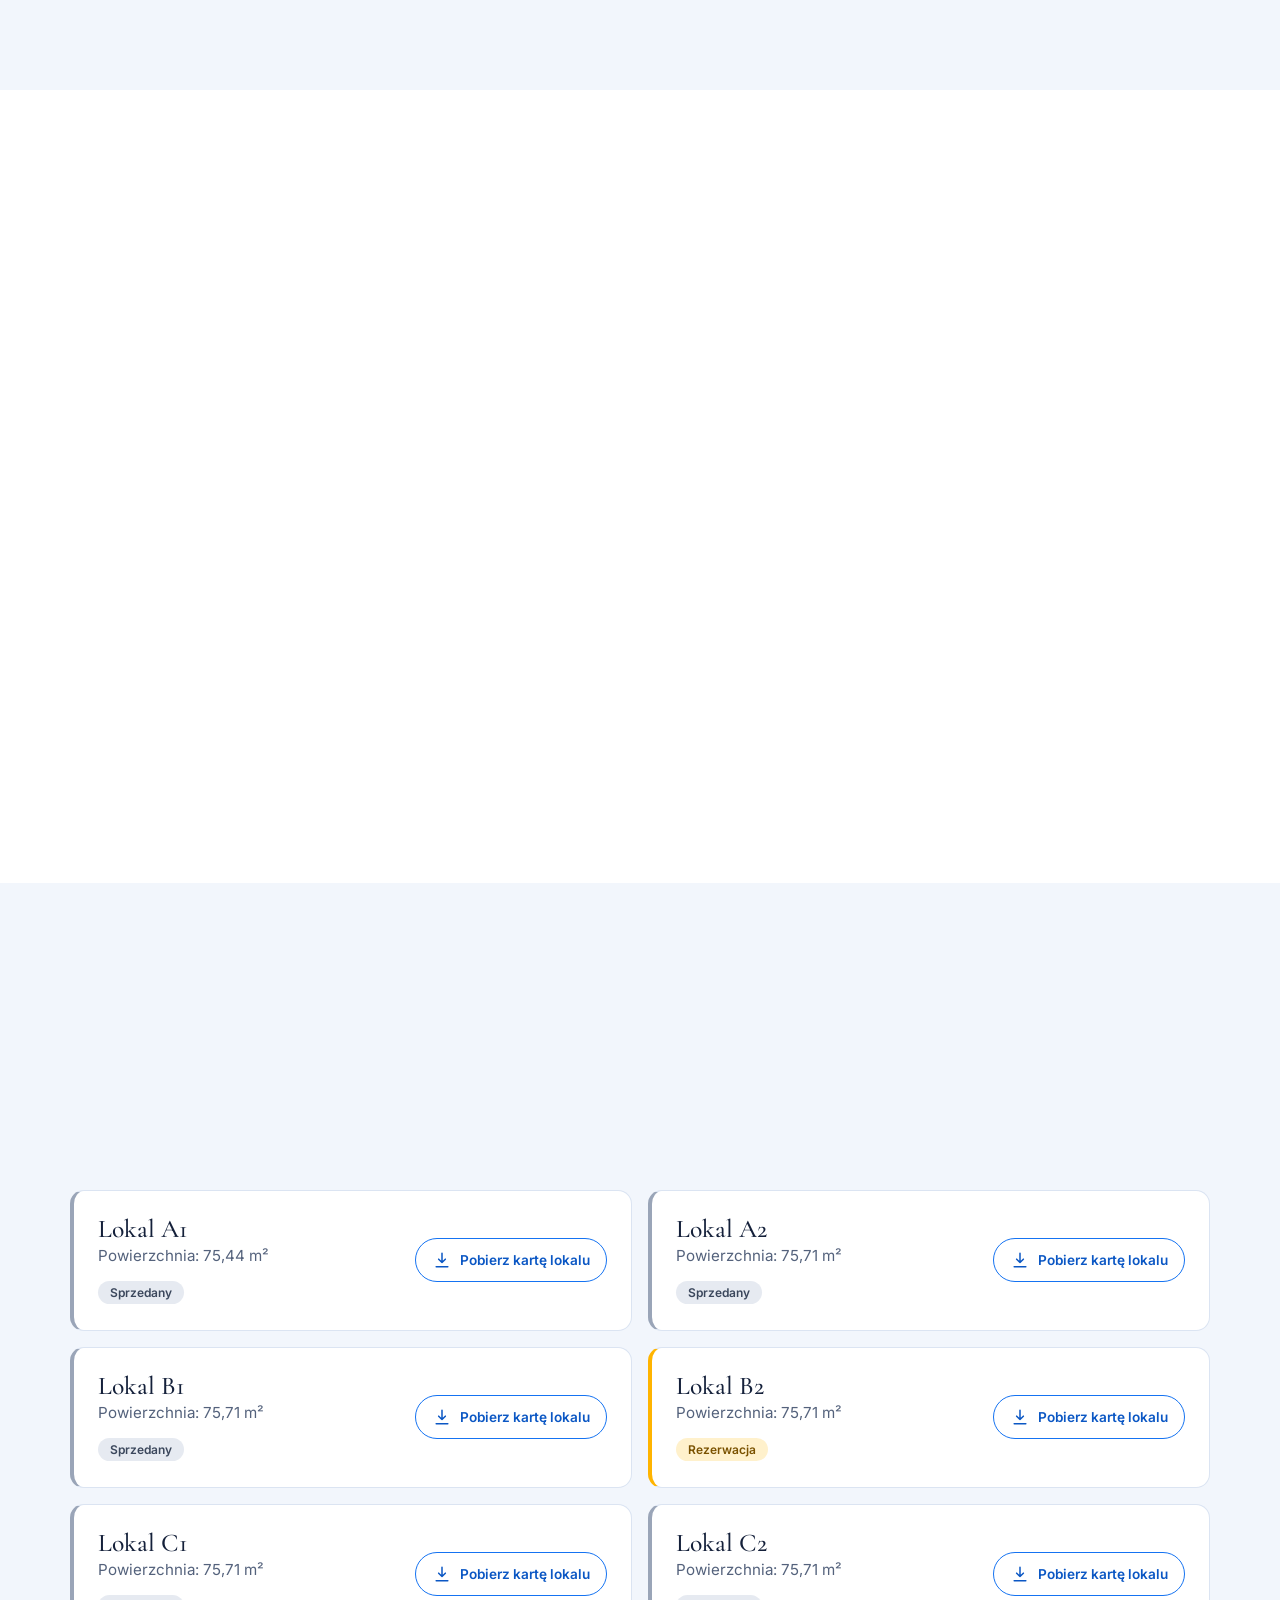
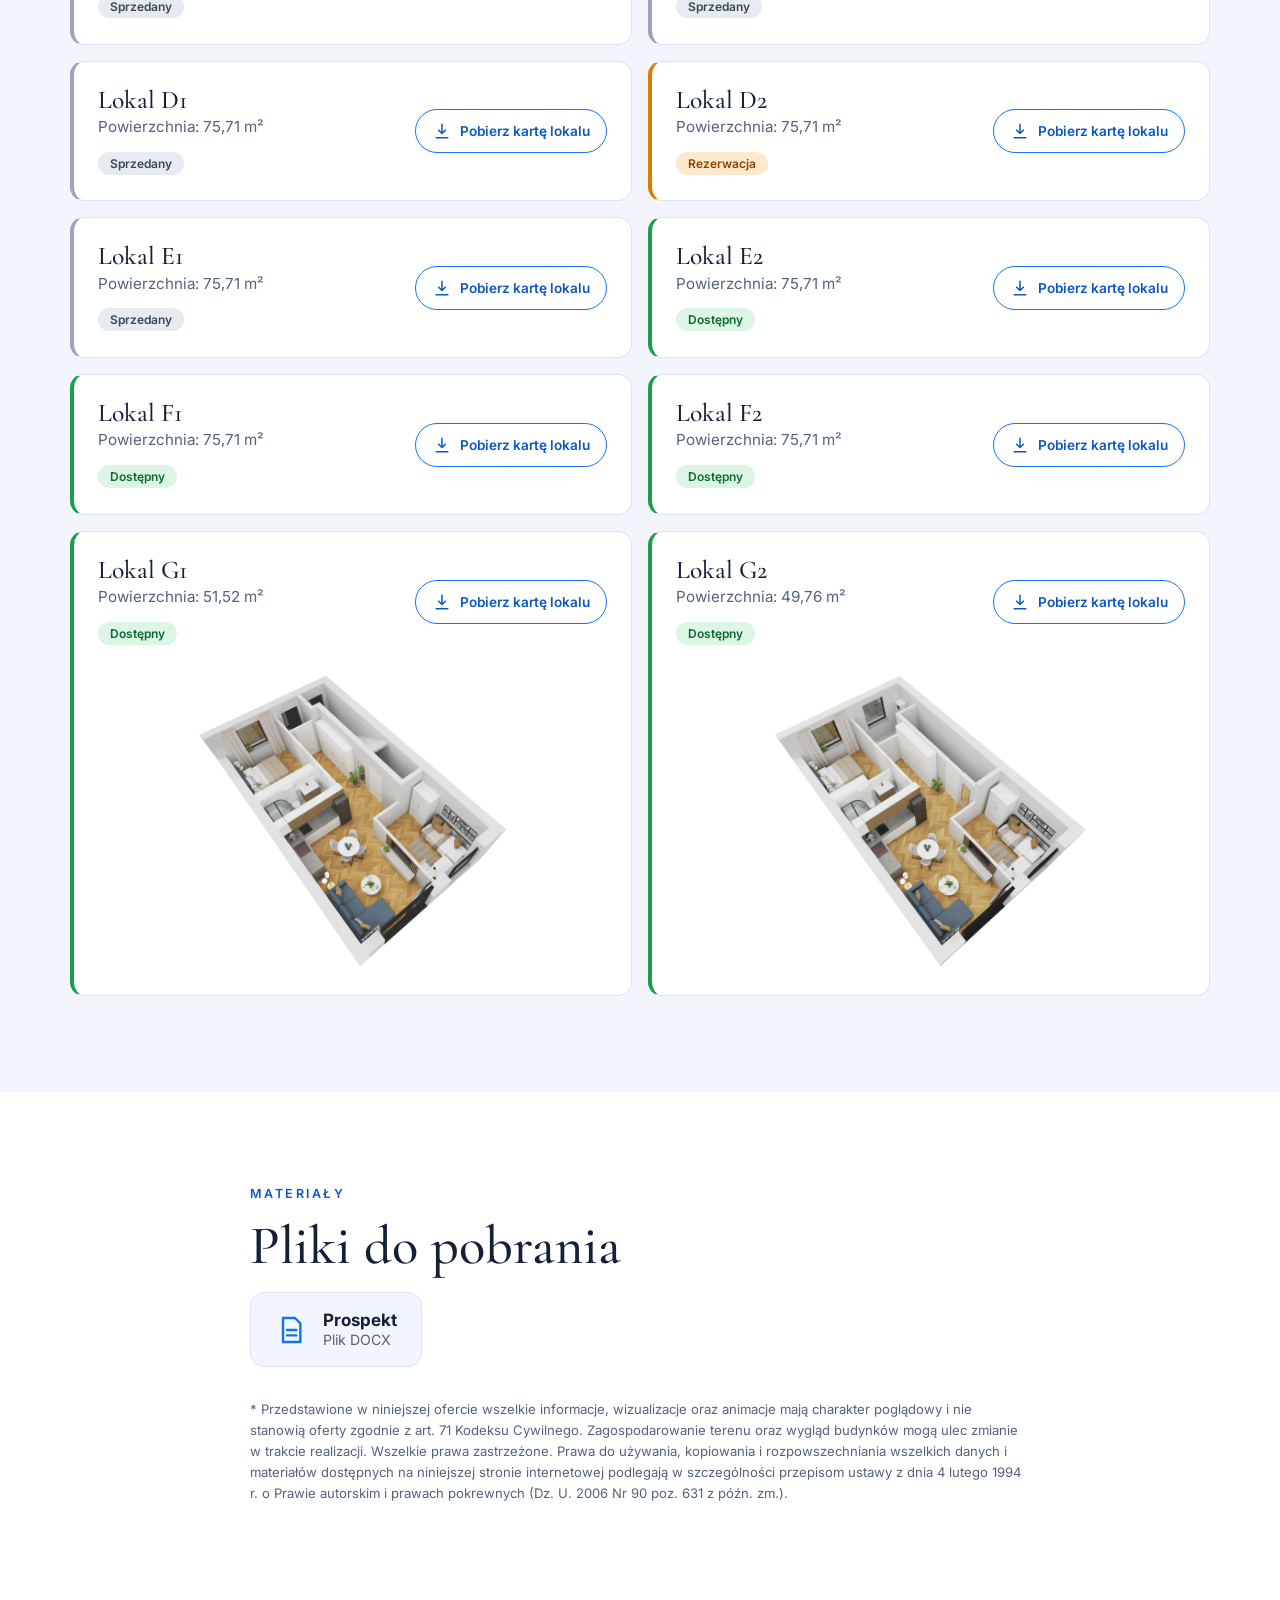
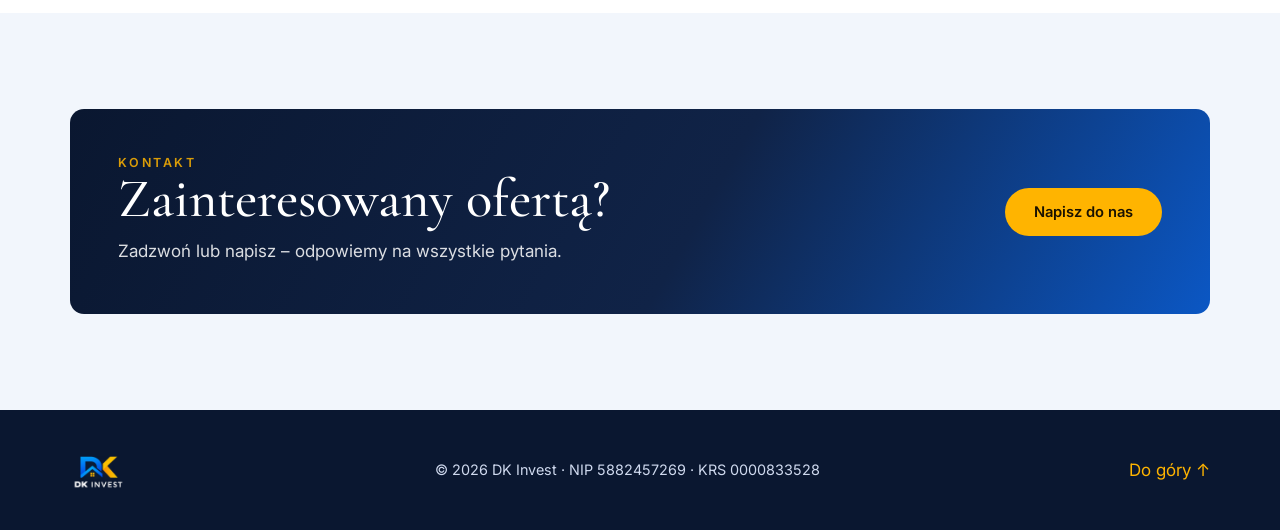
==== commit 8df43237: "Lokal D2: status Rezerwacja Co-Authored-By: Claude Opus 5.5 <noreply@anthropic.com> Claude-Session: " ====
--- a/osiedle-makow.html
+++ b/osiedle-makow.html
@@ -87,7 +87,7 @@
       <li class="unit sold"><div><h3>Lokal C1</h3><p>Powierzchnia: 75,71 m²</p><span class="badge">Sprzedany</span></div><a class="dl" href="files/KARTA-LOKALU-C1.pdf" target="_blank" rel="noopener" aria-label="Pobierz kartę lokalu C1 (PDF)"><svg viewBox="0 0 24 24" aria-hidden="true"><path d="M12 4v11m0 0l-4-4m4 4l4-4M5 20h14"/></svg>Pobierz kartę lokalu</a></li>
       <li class="unit sold"><div><h3>Lokal C2</h3><p>Powierzchnia: 75,71 m²</p><span class="badge">Sprzedany</span></div><a class="dl" href="files/KARTA-LOKALU-C2.pdf" target="_blank" rel="noopener" aria-label="Pobierz kartę lokalu C2 (PDF)"><svg viewBox="0 0 24 24" aria-hidden="true"><path d="M12 4v11m0 0l-4-4m4 4l4-4M5 20h14"/></svg>Pobierz kartę lokalu</a></li>
       <li class="unit sold"><div><h3>Lokal D1</h3><p>Powierzchnia: 75,71 m²</p><span class="badge">Sprzedany</span></div><a class="dl" href="files/KARTA-LOKALU-D1.pdf" target="_blank" rel="noopener" aria-label="Pobierz kartę lokalu D1 (PDF)"><svg viewBox="0 0 24 24" aria-hidden="true"><path d="M12 4v11m0 0l-4-4m4 4l4-4M5 20h14"/></svg>Pobierz kartę lokalu</a></li>
-      <li class="unit free"><div><h3>Lokal D2</h3><p>Powierzchnia: 75,71 m²</p><span class="badge">Dostępny</span></div><a class="dl" href="files/KARTA-LOKALU-D2.pdf" target="_blank" rel="noopener" aria-label="Pobierz kartę lokalu D2 (PDF)"><svg viewBox="0 0 24 24" aria-hidden="true"><path d="M12 4v11m0 0l-4-4m4 4l4-4M5 20h14"/></svg>Pobierz kartę lokalu</a></li>
+      <li class="unit reserved"><div><h3>Lokal D2</h3><p>Powierzchnia: 75,71 m²</p><span class="badge">Rezerwacja</span></div><a class="dl" href="files/KARTA-LOKALU-D2.pdf" target="_blank" rel="noopener" aria-label="Pobierz kartę lokalu D2 (PDF)"><svg viewBox="0 0 24 24" aria-hidden="true"><path d="M12 4v11m0 0l-4-4m4 4l4-4M5 20h14"/></svg>Pobierz kartę lokalu</a></li>
       <li class="unit sold"><div><h3>Lokal E1</h3><p>Powierzchnia: 75,71 m²</p><span class="badge">Sprzedany</span></div><a class="dl" href="files/KARTA-LOKALU-E1.pdf" target="_blank" rel="noopener" aria-label="Pobierz kartę lokalu E1 (PDF)"><svg viewBox="0 0 24 24" aria-hidden="true"><path d="M12 4v11m0 0l-4-4m4 4l4-4M5 20h14"/></svg>Pobierz kartę lokalu</a></li>
       <li class="unit free"><div><h3>Lokal E2</h3><p>Powierzchnia: 75,71 m²</p><span class="badge">Dostępny</span></div><a class="dl" href="files/KARTA-LOKALU-E2.pdf" target="_blank" rel="noopener" aria-label="Pobierz kartę lokalu E2 (PDF)"><svg viewBox="0 0 24 24" aria-hidden="true"><path d="M12 4v11m0 0l-4-4m4 4l4-4M5 20h14"/></svg>Pobierz kartę lokalu</a></li>
       <li class="unit free"><div><h3>Lokal F1</h3><p>Powierzchnia: 75,71 m²</p><span class="badge">Dostępny</span></div><a class="dl" href="files/KARTA-LOKALU-F1.pdf" target="_blank" rel="noopener" aria-label="Pobierz kartę lokalu F1 (PDF)"><svg viewBox="0 0 24 24" aria-hidden="true"><path d="M12 4v11m0 0l-4-4m4 4l4-4M5 20h14"/></svg>Pobierz kartę lokalu</a></li>
--- a/styles.css
+++ b/styles.css
@@ -203,6 +203,8 @@
 .unit.sold{border-left-color:#9aa5b8}
 .unit.free{border-left-color:#1b9e4b}
 .unit.stage2{border-left-color:var(--amber)}
+.unit.reserved{border-left-color:#e07b00}
+.reserved .badge{background:#ffe8cc;color:#8a4300}
 .badge{display:inline-block;font:600 .75rem var(--sans);padding:4px 12px;border-radius:999px;background:var(--alt);color:var(--ink)}
 .sold .badge{background:#e6eaf1;color:#3b475c}.free .badge{background:#dcf5e5;color:#0f6a31}.stage2 .badge{background:#fff1cc;color:#7a5200}
 .dl{display:inline-flex;align-items:center;gap:8px;min-height:44px;padding:0 16px;border-radius:999px;border:1.5px solid var(--blue);color:var(--blue-d);font:600 .85rem var(--sans);text-decoration:none;transition:background .25s,color .25s}
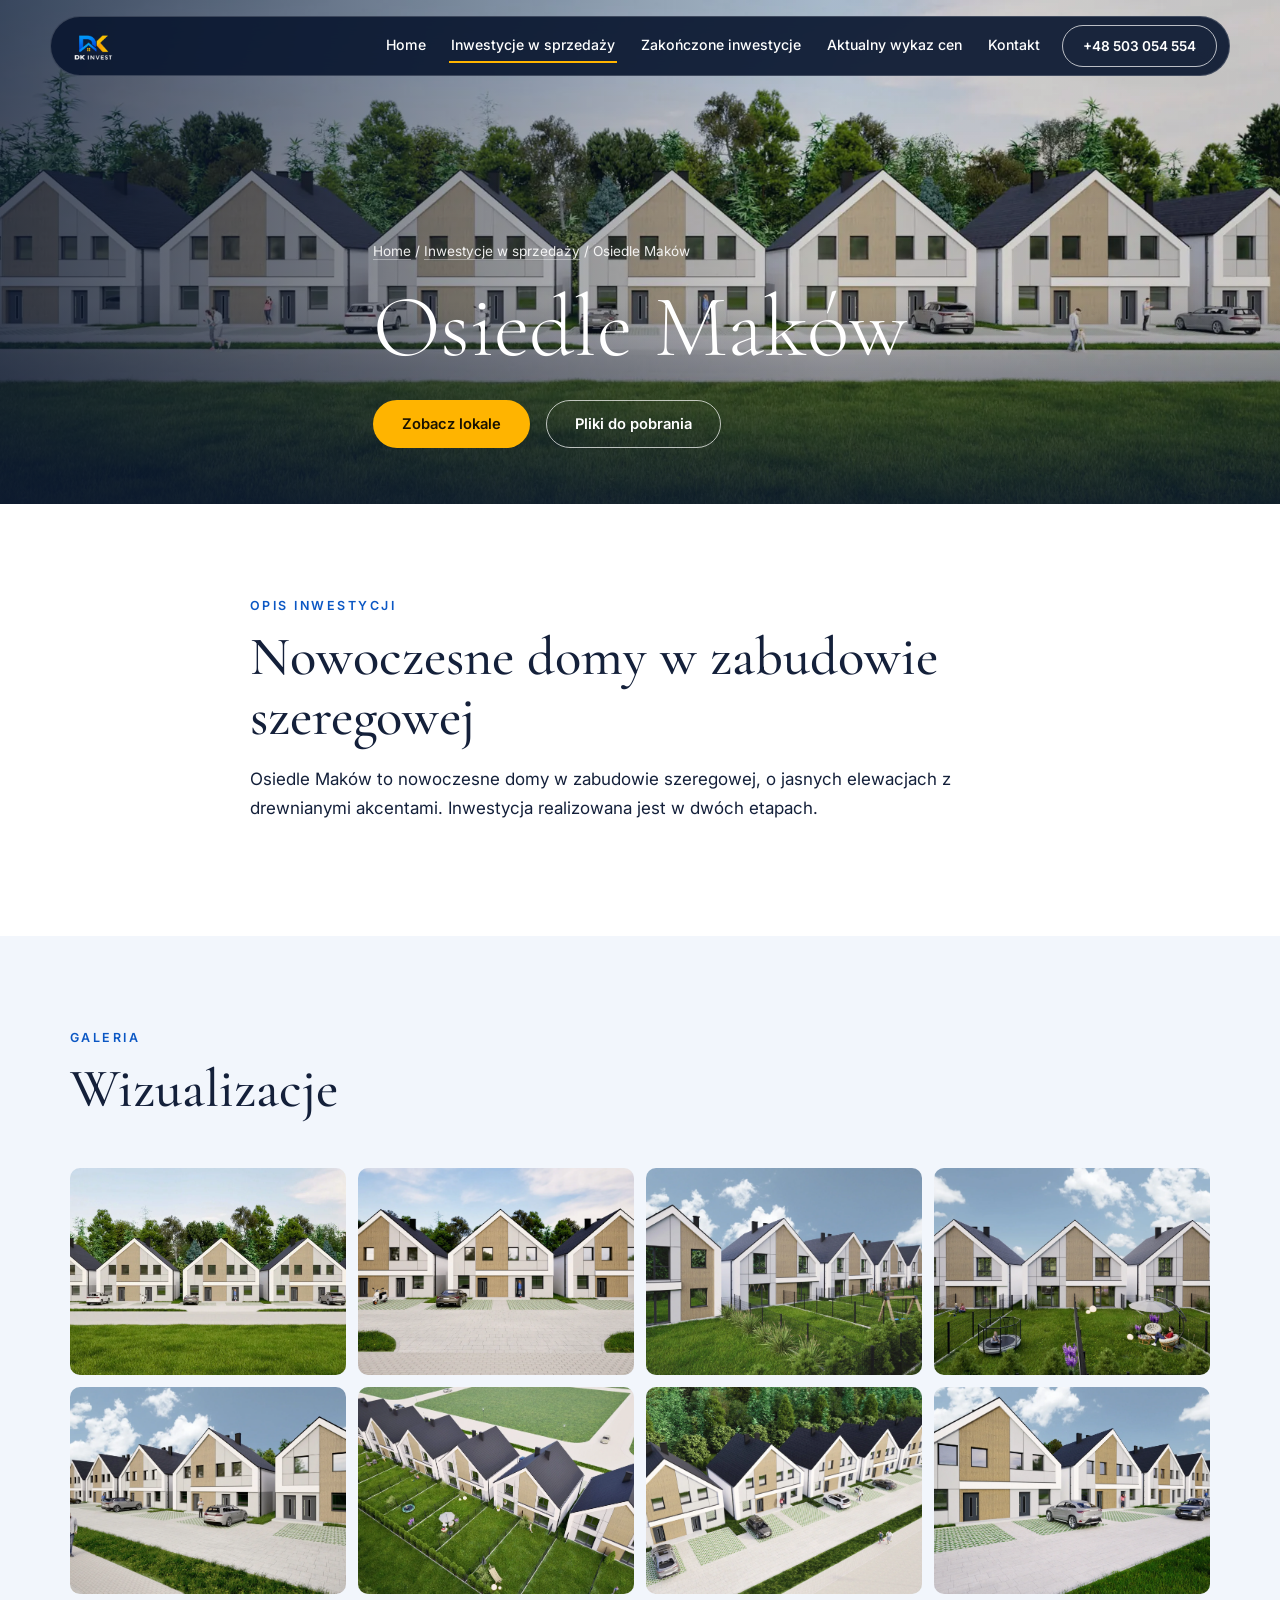
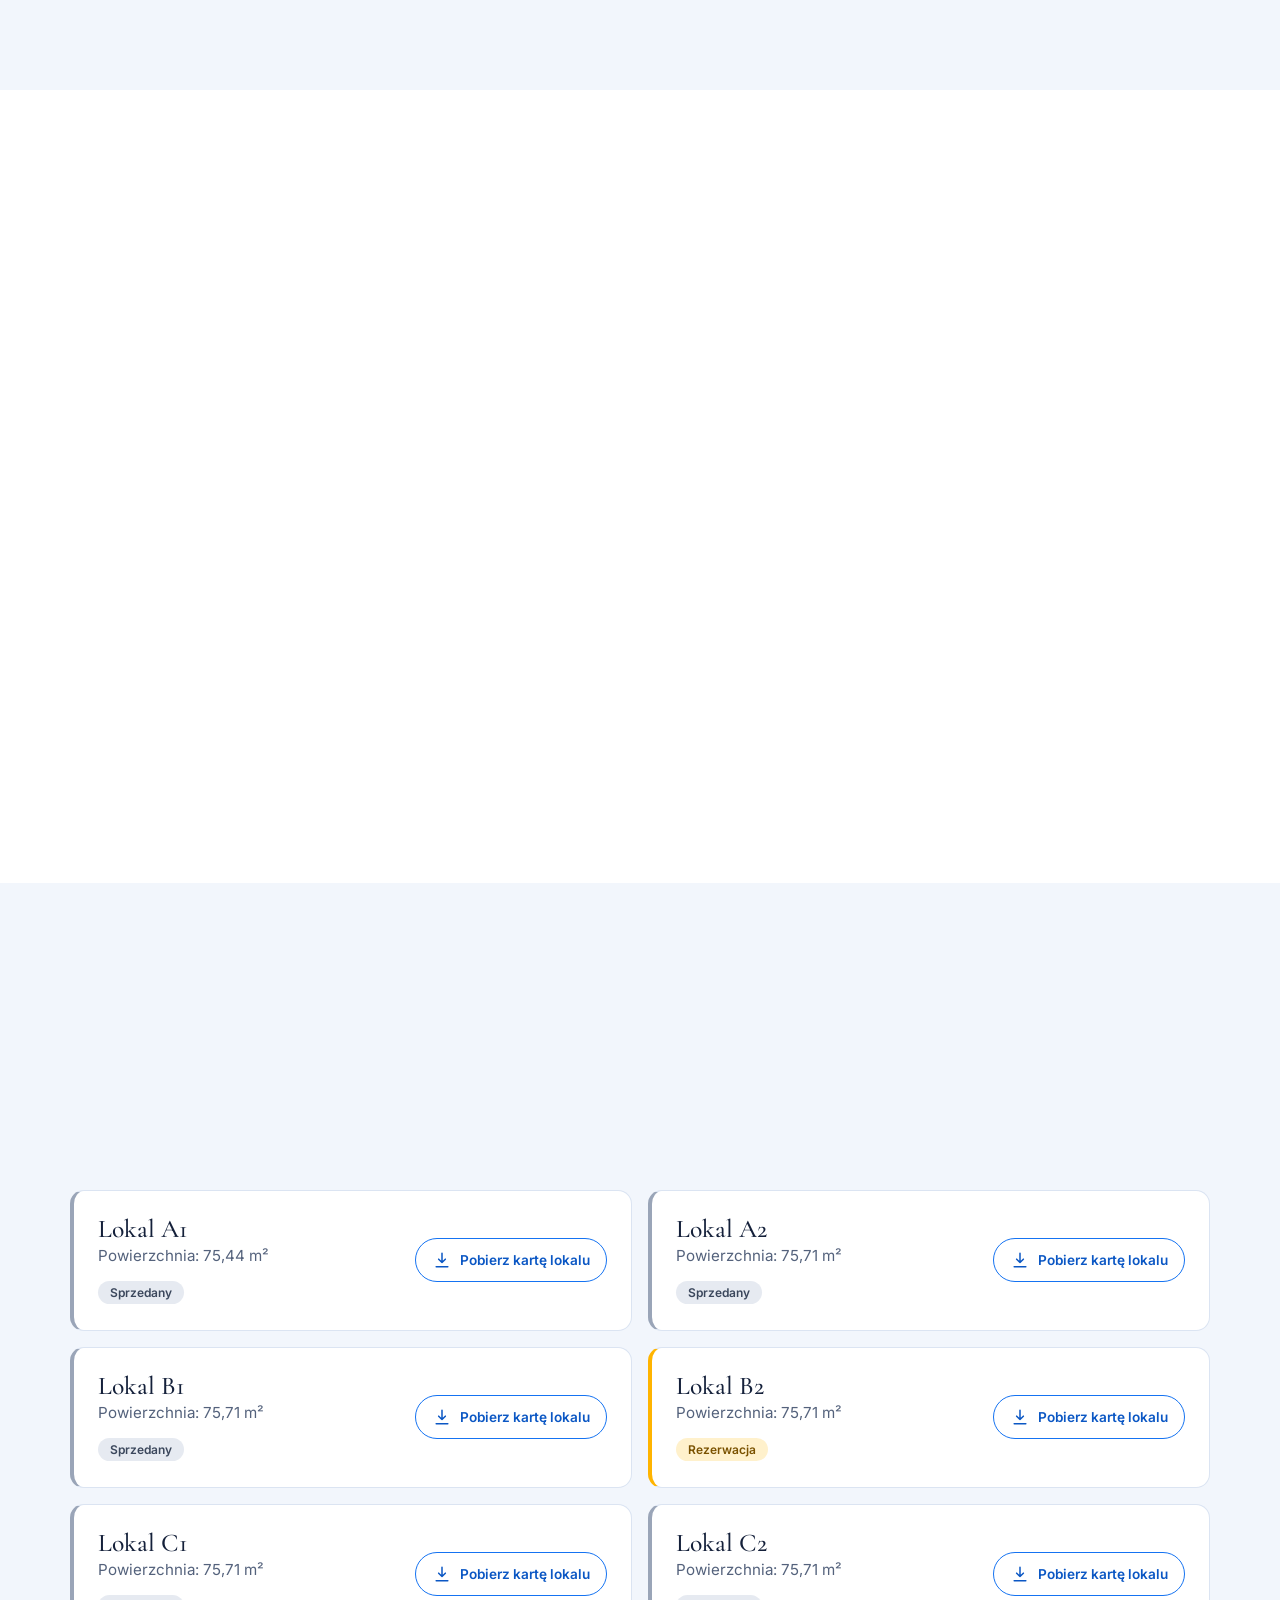
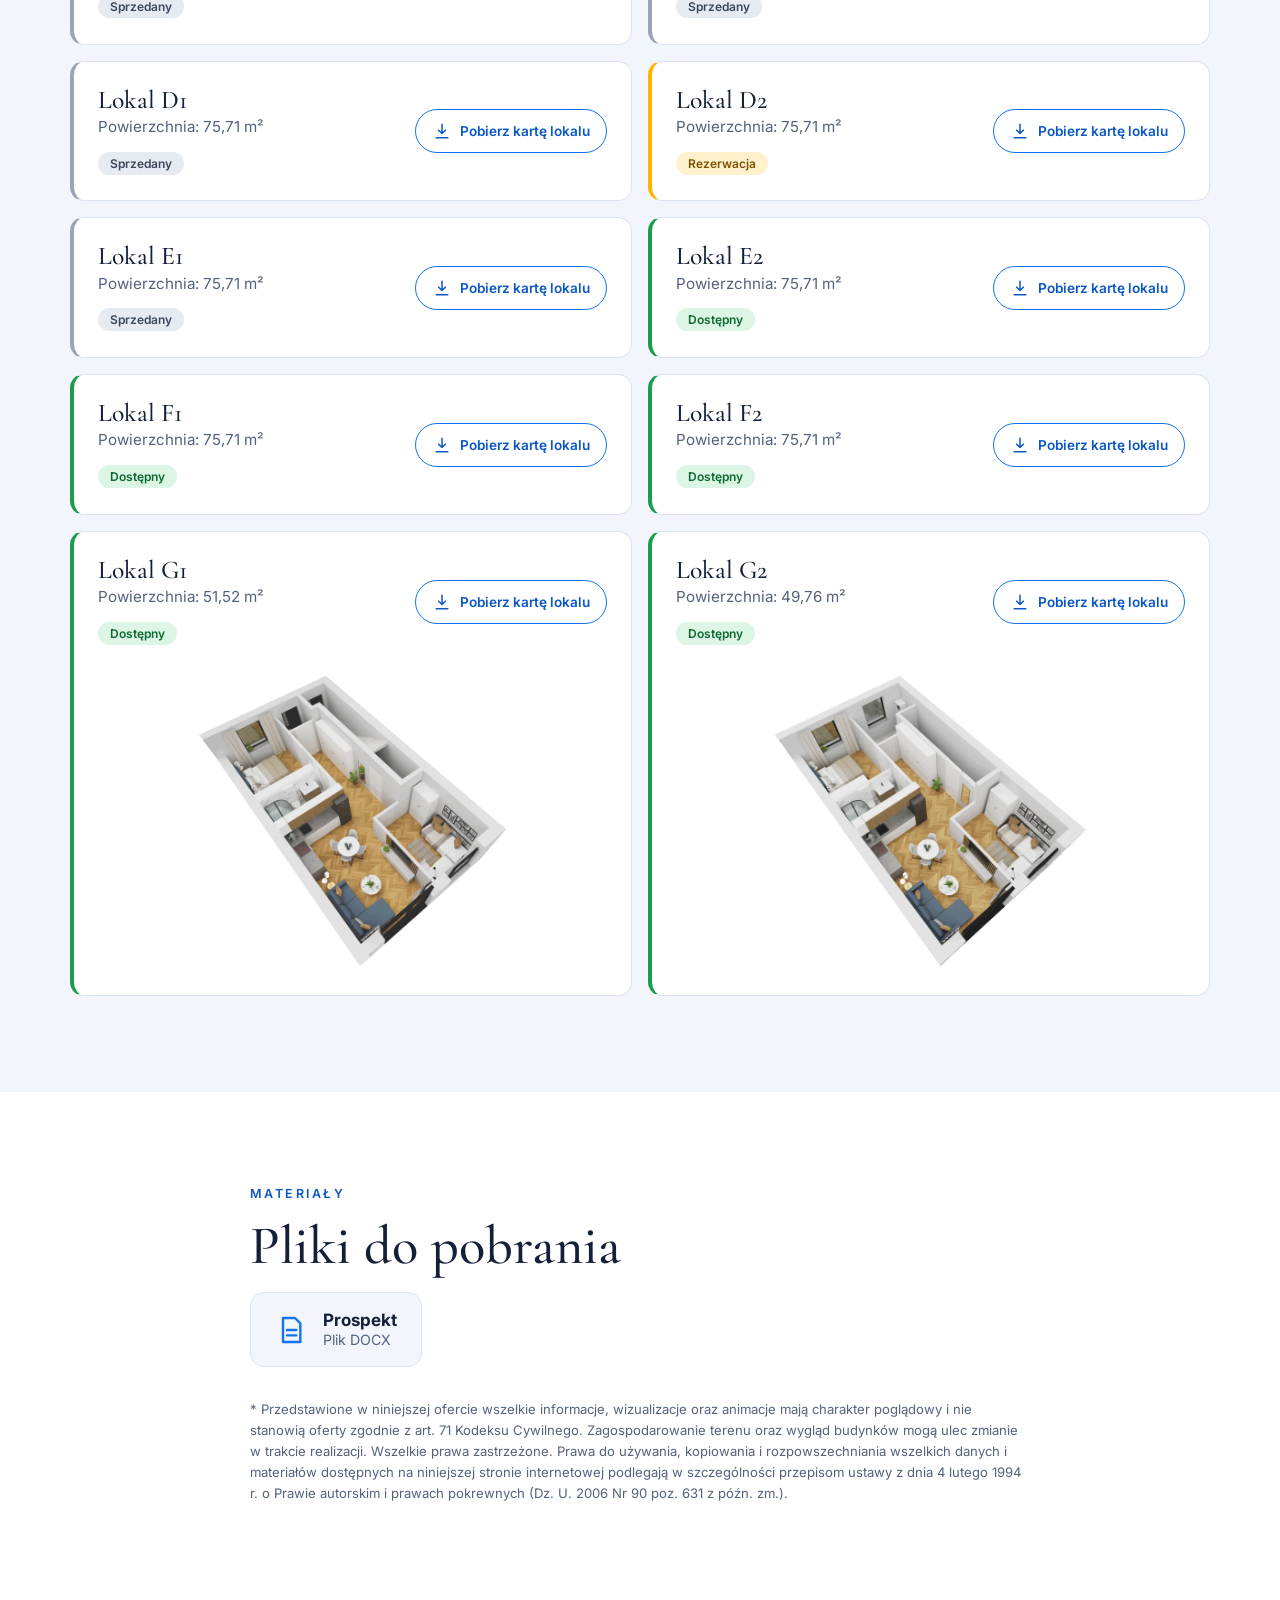
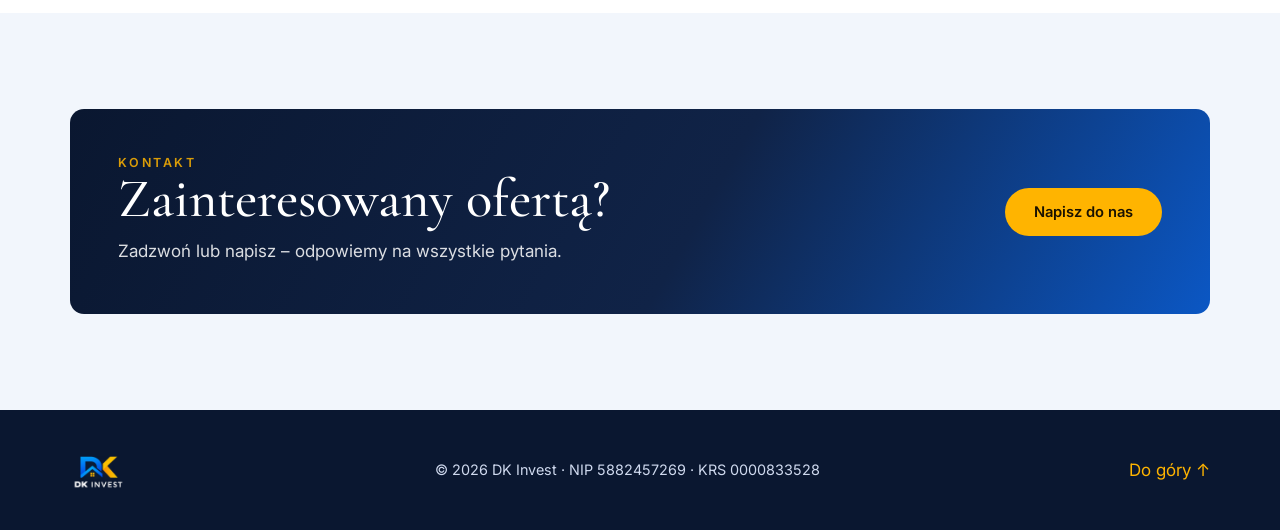
==== commit cff2e964: "Lokal D2: kolor rezerwacji jak przy B2 Co-Authored-By: Claude Opus 5.5 <noreply@anthropic.com> Claud" ====
--- a/osiedle-makow.html
+++ b/osiedle-makow.html
@@ -87,7 +87,7 @@
       <li class="unit sold"><div><h3>Lokal C1</h3><p>Powierzchnia: 75,71 m²</p><span class="badge">Sprzedany</span></div><a class="dl" href="files/KARTA-LOKALU-C1.pdf" target="_blank" rel="noopener" aria-label="Pobierz kartę lokalu C1 (PDF)"><svg viewBox="0 0 24 24" aria-hidden="true"><path d="M12 4v11m0 0l-4-4m4 4l4-4M5 20h14"/></svg>Pobierz kartę lokalu</a></li>
       <li class="unit sold"><div><h3>Lokal C2</h3><p>Powierzchnia: 75,71 m²</p><span class="badge">Sprzedany</span></div><a class="dl" href="files/KARTA-LOKALU-C2.pdf" target="_blank" rel="noopener" aria-label="Pobierz kartę lokalu C2 (PDF)"><svg viewBox="0 0 24 24" aria-hidden="true"><path d="M12 4v11m0 0l-4-4m4 4l4-4M5 20h14"/></svg>Pobierz kartę lokalu</a></li>
       <li class="unit sold"><div><h3>Lokal D1</h3><p>Powierzchnia: 75,71 m²</p><span class="badge">Sprzedany</span></div><a class="dl" href="files/KARTA-LOKALU-D1.pdf" target="_blank" rel="noopener" aria-label="Pobierz kartę lokalu D1 (PDF)"><svg viewBox="0 0 24 24" aria-hidden="true"><path d="M12 4v11m0 0l-4-4m4 4l4-4M5 20h14"/></svg>Pobierz kartę lokalu</a></li>
-      <li class="unit reserved"><div><h3>Lokal D2</h3><p>Powierzchnia: 75,71 m²</p><span class="badge">Rezerwacja</span></div><a class="dl" href="files/KARTA-LOKALU-D2.pdf" target="_blank" rel="noopener" aria-label="Pobierz kartę lokalu D2 (PDF)"><svg viewBox="0 0 24 24" aria-hidden="true"><path d="M12 4v11m0 0l-4-4m4 4l4-4M5 20h14"/></svg>Pobierz kartę lokalu</a></li>
+      <li class="unit stage2"><div><h3>Lokal D2</h3><p>Powierzchnia: 75,71 m²</p><span class="badge">Rezerwacja</span></div><a class="dl" href="files/KARTA-LOKALU-D2.pdf" target="_blank" rel="noopener" aria-label="Pobierz kartę lokalu D2 (PDF)"><svg viewBox="0 0 24 24" aria-hidden="true"><path d="M12 4v11m0 0l-4-4m4 4l4-4M5 20h14"/></svg>Pobierz kartę lokalu</a></li>
       <li class="unit sold"><div><h3>Lokal E1</h3><p>Powierzchnia: 75,71 m²</p><span class="badge">Sprzedany</span></div><a class="dl" href="files/KARTA-LOKALU-E1.pdf" target="_blank" rel="noopener" aria-label="Pobierz kartę lokalu E1 (PDF)"><svg viewBox="0 0 24 24" aria-hidden="true"><path d="M12 4v11m0 0l-4-4m4 4l4-4M5 20h14"/></svg>Pobierz kartę lokalu</a></li>
       <li class="unit free"><div><h3>Lokal E2</h3><p>Powierzchnia: 75,71 m²</p><span class="badge">Dostępny</span></div><a class="dl" href="files/KARTA-LOKALU-E2.pdf" target="_blank" rel="noopener" aria-label="Pobierz kartę lokalu E2 (PDF)"><svg viewBox="0 0 24 24" aria-hidden="true"><path d="M12 4v11m0 0l-4-4m4 4l4-4M5 20h14"/></svg>Pobierz kartę lokalu</a></li>
       <li class="unit free"><div><h3>Lokal F1</h3><p>Powierzchnia: 75,71 m²</p><span class="badge">Dostępny</span></div><a class="dl" href="files/KARTA-LOKALU-F1.pdf" target="_blank" rel="noopener" aria-label="Pobierz kartę lokalu F1 (PDF)"><svg viewBox="0 0 24 24" aria-hidden="true"><path d="M12 4v11m0 0l-4-4m4 4l4-4M5 20h14"/></svg>Pobierz kartę lokalu</a></li>
--- a/styles.css
+++ b/styles.css
@@ -203,8 +203,6 @@
 .unit.sold{border-left-color:#9aa5b8}
 .unit.free{border-left-color:#1b9e4b}
 .unit.stage2{border-left-color:var(--amber)}
-.unit.reserved{border-left-color:#e07b00}
-.reserved .badge{background:#ffe8cc;color:#8a4300}
 .badge{display:inline-block;font:600 .75rem var(--sans);padding:4px 12px;border-radius:999px;background:var(--alt);color:var(--ink)}
 .sold .badge{background:#e6eaf1;color:#3b475c}.free .badge{background:#dcf5e5;color:#0f6a31}.stage2 .badge{background:#fff1cc;color:#7a5200}
 .dl{display:inline-flex;align-items:center;gap:8px;min-height:44px;padding:0 16px;border-radius:999px;border:1.5px solid var(--blue);color:var(--blue-d);font:600 .85rem var(--sans);text-decoration:none;transition:background .25s,color .25s}
